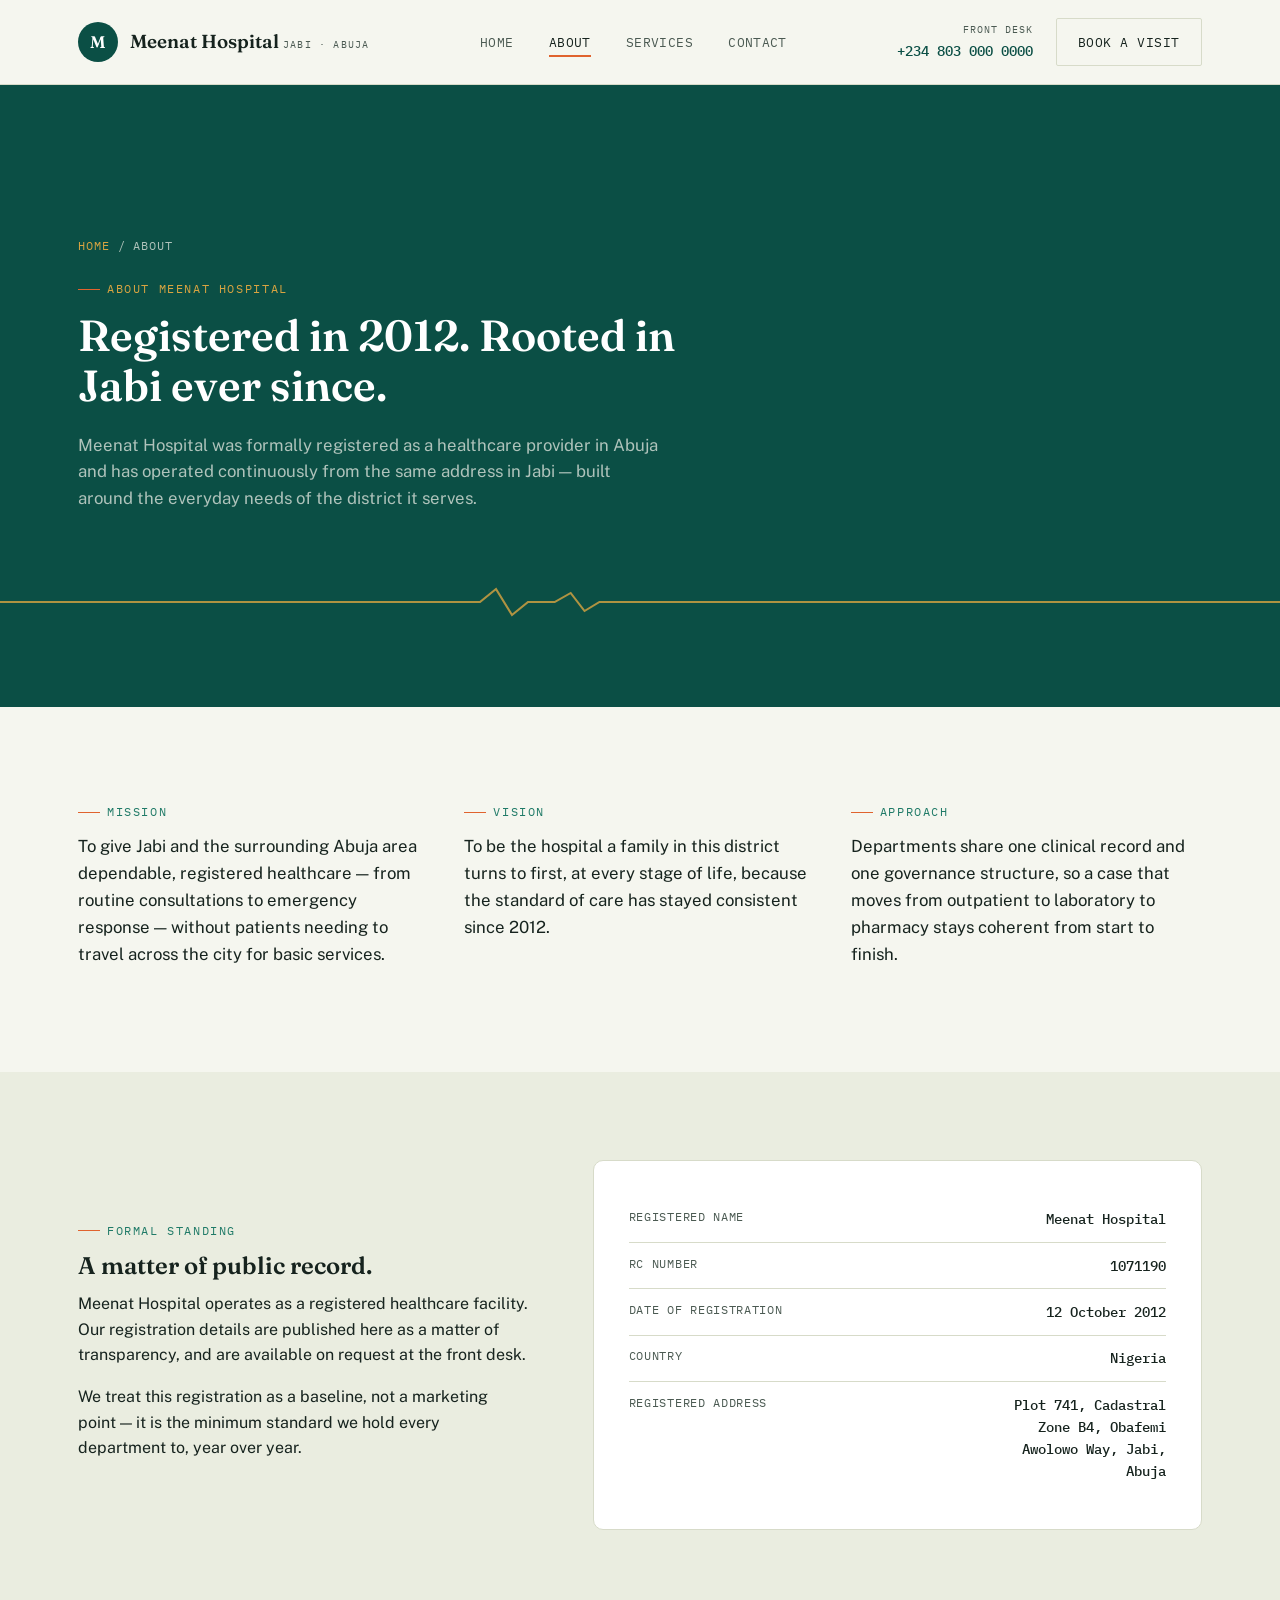
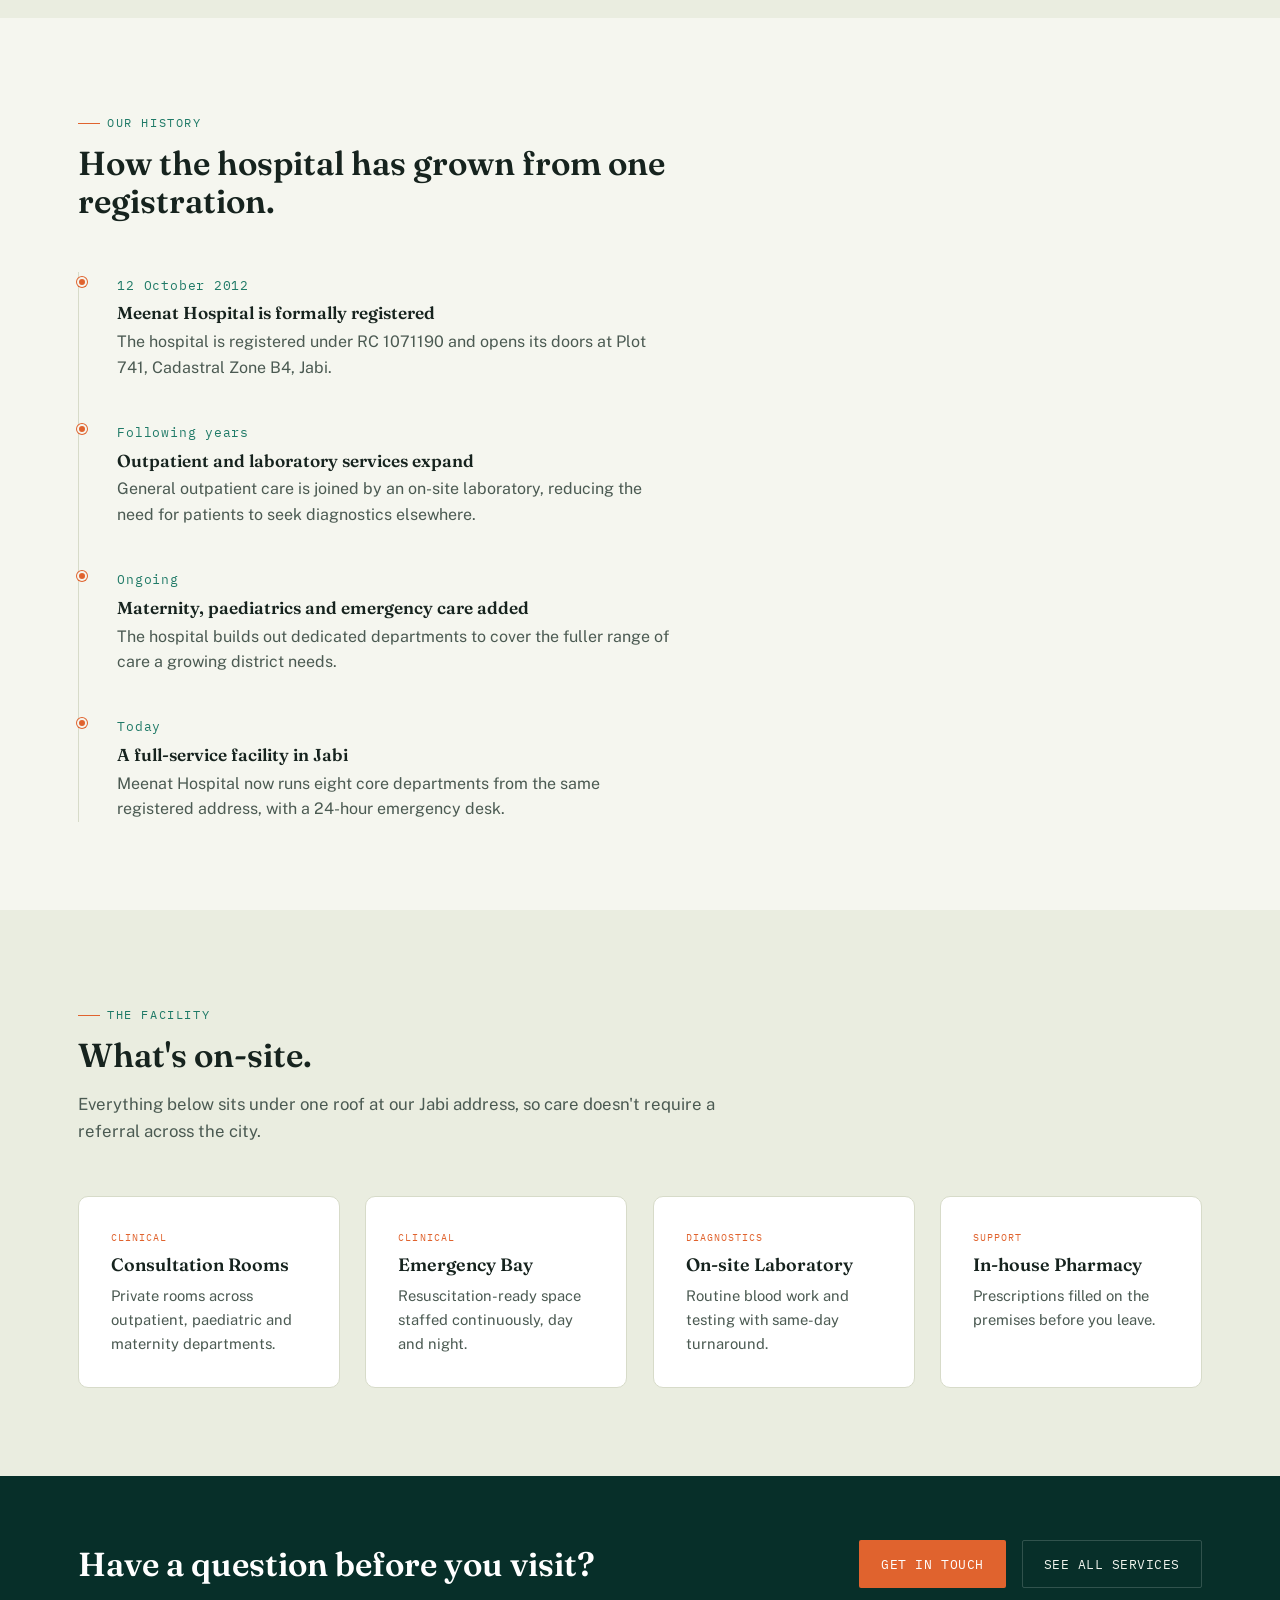
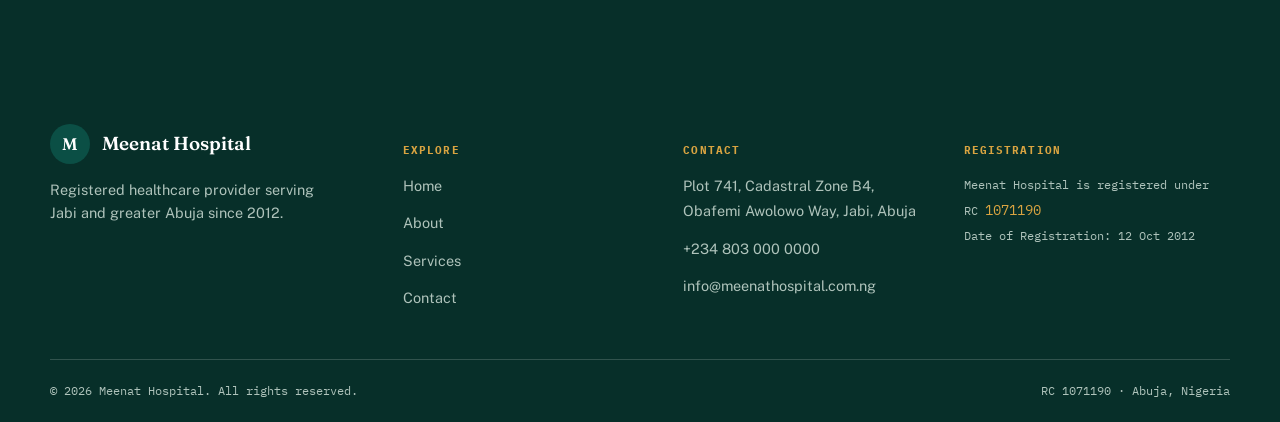
==== about.html @ 217bd92e "Add files via upload" ====
<!DOCTYPE html>
<html lang="en">
<head>
<meta charset="UTF-8">
<meta name="viewport" content="width=device-width, initial-scale=1.0">
<title>About Meenat Hospital — Registered Since 2012</title>
<meta name="description" content="Meenat Hospital (RC 1071190) has served Jabi, Abuja since its registration on 12 October 2012. Learn about our mission, values and facility.">
<link rel="preconnect" href="https://fonts.googleapis.com">
<link rel="preconnect" href="https://fonts.gstatic.com" crossorigin>
<link href="https://fonts.googleapis.com/css2?family=Fraunces:opsz,wght@9..144,500;9..144,600;9..144,700&family=Public+Sans:wght@400;500;600&family=IBM+Plex+Mono:wght@400;500&display=swap" rel="stylesheet">
<link rel="stylesheet" href="css/style.css">
</head>
<body>

<header class="site-header">
  <div class="container">
    <a href="index.html" class="brand">
      <span class="brand-mark">M</span>
      <span class="brand-text">
        <span class="brand-name">Meenat Hospital</span>
        <span class="brand-sub">Jabi · Abuja</span>
      </span>
    </a>
    <nav class="main-nav" id="main-nav">
      <ul>
        <li><a href="index.html">Home</a></li>
        <li><a href="about.html" aria-current="page">About</a></li>
        <li><a href="services.html">Services</a></li>
        <li><a href="contact.html">Contact</a></li>
      </ul>
    </nav>
    <div class="header-actions">
      <div class="header-phone">
        <span class="label">Front Desk</span>
        <span class="value">+234 803 000 0000</span>
      </div>
      <a href="contact.html" class="btn btn-outline light">Book a Visit</a>
      <button class="nav-toggle" aria-label="Toggle menu" aria-expanded="false" aria-controls="main-nav">
        <span></span><span></span><span></span>
      </button>
    </div>
  </div>
</header>

<section class="page-hero">
  <div class="container">
    <div class="breadcrumb"><a href="index.html">Home</a> / About</div>
    <span class="eyebrow on-deep">About Meenat Hospital</span>
    <h1>Registered in 2012. Rooted in Jabi ever since.</h1>
    <p>Meenat Hospital was formally registered as a healthcare provider in Abuja and has operated continuously from the same address in Jabi — built around the everyday needs of the district it serves.</p>
  </div>
  <div class="ecg-divider on-deep"><svg viewBox="0 0 1200 34" preserveAspectRatio="none"><path d="M0 17 H420 L450 17 L465 4 L480 30 L495 17 L520 17 L535 8 L548 26 L562 17 H1200" fill="none" stroke="currentColor" stroke-width="2"/></svg></div>
</section>

<!-- ============ MISSION / VISION / VALUES ============ -->
<section>
  <div class="container">
    <div class="grid grid-3" style="gap:2.2rem;">
      <div>
        <span class="eyebrow">Mission</span>
        <p style="font-size:1.05rem; color:var(--ink);">To give Jabi and the surrounding Abuja area dependable, registered healthcare — from routine consultations to emergency response — without patients needing to travel across the city for basic services.</p>
      </div>
      <div>
        <span class="eyebrow">Vision</span>
        <p style="font-size:1.05rem; color:var(--ink);">To be the hospital a family in this district turns to first, at every stage of life, because the standard of care has stayed consistent since 2012.</p>
      </div>
      <div>
        <span class="eyebrow">Approach</span>
        <p style="font-size:1.05rem; color:var(--ink);">Departments share one clinical record and one governance structure, so a case that moves from outpatient to laboratory to pharmacy stays coherent from start to finish.</p>
      </div>
    </div>
  </div>
</section>

<!-- ============ REGISTRATION PLAQUE ============ -->
<section class="section-alt">
  <div class="container split">
    <div class="split-content">
      <span class="eyebrow">Formal Standing</span>
      <h2>A matter of public record.</h2>
      <p>Meenat Hospital operates as a registered healthcare facility. Our registration details are published here as a matter of transparency, and are available on request at the front desk.</p>
      <p>We treat this registration as a baseline, not a marketing point — it is the minimum standard we hold every department to, year over year.</p>
    </div>
    <div class="split-visual">
      <div class="plaque">
        <div class="row"><span class="k">Registered Name</span><span class="v">Meenat Hospital</span></div>
        <div class="row"><span class="k">RC Number</span><span class="v">1071190</span></div>
        <div class="row"><span class="k">Date of Registration</span><span class="v">12 October 2012</span></div>
        <div class="row"><span class="k">Country</span><span class="v">Nigeria</span></div>
        <div class="row"><span class="k">Registered Address</span><span class="v" style="max-width:190px;">Plot 741, Cadastral Zone B4, Obafemi Awolowo Way, Jabi, Abuja</span></div>
      </div>
    </div>
  </div>
</section>

<!-- ============ TIMELINE ============ -->
<section>
  <div class="container">
    <div class="section-head">
      <span class="eyebrow">Our History</span>
      <h2>How the hospital has grown from one registration.</h2>
    </div>
    <div class="timeline">
      <div class="timeline-item">
        <span class="yr">12 October 2012</span>
        <h4>Meenat Hospital is formally registered</h4>
        <p>The hospital is registered under RC 1071190 and opens its doors at Plot 741, Cadastral Zone B4, Jabi.</p>
      </div>
      <div class="timeline-item">
        <span class="yr">Following years</span>
        <h4>Outpatient and laboratory services expand</h4>
        <p>General outpatient care is joined by an on-site laboratory, reducing the need for patients to seek diagnostics elsewhere.</p>
      </div>
      <div class="timeline-item">
        <span class="yr">Ongoing</span>
        <h4>Maternity, paediatrics and emergency care added</h4>
        <p>The hospital builds out dedicated departments to cover the fuller range of care a growing district needs.</p>
      </div>
      <div class="timeline-item">
        <span class="yr">Today</span>
        <h4>A full-service facility in Jabi</h4>
        <p>Meenat Hospital now runs eight core departments from the same registered address, with a 24-hour emergency desk.</p>
      </div>
    </div>
  </div>
</section>

<!-- ============ FACILITY FEATURES ============ -->
<section class="section-alt">
  <div class="container">
    <div class="section-head">
      <span class="eyebrow">The Facility</span>
      <h2>What's on-site.</h2>
      <p>Everything below sits under one roof at our Jabi address, so care doesn't require a referral across the city.</p>
    </div>
    <div class="grid grid-4">
      <div class="card">
        <span class="tag">Clinical</span>
        <h3>Consultation Rooms</h3>
        <p>Private rooms across outpatient, paediatric and maternity departments.</p>
      </div>
      <div class="card">
        <span class="tag">Clinical</span>
        <h3>Emergency Bay</h3>
        <p>Resuscitation-ready space staffed continuously, day and night.</p>
      </div>
      <div class="card">
        <span class="tag">Diagnostics</span>
        <h3>On-site Laboratory</h3>
        <p>Routine blood work and testing with same-day turnaround.</p>
      </div>
      <div class="card">
        <span class="tag">Support</span>
        <h3>In-house Pharmacy</h3>
        <p>Prescriptions filled on the premises before you leave.</p>
      </div>
    </div>
  </div>
</section>

<section class="cta-band" style="padding:0;">
  <div class="container">
    <h2>Have a question before you visit?</h2>
    <div class="cta-band-actions">
      <a href="contact.html" class="btn btn-primary">Get in Touch</a>
      <a href="services.html" class="btn btn-outline">See All Services</a>
    </div>
  </div>
</section>

<footer class="site-footer">
  <div class="container footer-top">
    <div class="footer-brand">
      <a href="index.html" class="brand"><span class="brand-mark">M</span><span class="brand-text"><span class="brand-name">Meenat Hospital</span></span></a>
      <p>Registered healthcare provider serving Jabi and greater Abuja since 2012.</p>
    </div>
    <div class="footer-col">
      <h5>Explore</h5>
      <ul>
        <li><a href="index.html">Home</a></li>
        <li><a href="about.html">About</a></li>
        <li><a href="services.html">Services</a></li>
        <li><a href="contact.html">Contact</a></li>
      </ul>
    </div>
    <div class="footer-col">
      <h5>Contact</h5>
      <ul>
        <li><span>Plot 741, Cadastral Zone B4,<br>Obafemi Awolowo Way, Jabi, Abuja</span></li>
        <li><a href="tel:+2348030000000">+234 803 000 0000</a></li>
        <li><a href="mailto:info@meenathospital.com.ng">info@meenathospital.com.ng</a></li>
      </ul>
    </div>
    <div class="footer-col">
      <h5>Registration</h5>
      <p class="footer-seal">Meenat Hospital is registered under<br>RC <span class="rc">1071190</span><br>Date of Registration: 12 Oct 2012</p>
    </div>
  </div>
  <div class="container footer-bottom">
    <span>© 2026 Meenat Hospital. All rights reserved.</span>
    <span>RC 1071190 · Abuja, Nigeria</span>
  </div>
</footer>

<script src="js/main.js"></script>
</body>
</html>
---- css/style.css ----
/* ============================================================
   MEENAT HOSPITAL — Design tokens
   Display: Fraunces / Body: Public Sans / Utility: IBM Plex Mono
   ============================================================ */

:root{
  --bg:            #F5F6EF;
  --bg-panel:      #FFFFFF;
  --bg-alt:        #EAEDE0;
  --bg-deep:       #0B4F45;
  --bg-deeper:     #072F29;

  --ink:           #16231E;
  --ink-soft:      #4B5A52;
  --ink-on-deep:   #EFF3EC;
  --ink-on-deep-soft: #AFC3BB;

  --primary:       #0B4F45;
  --primary-light: #1F7A67;
  --accent:        #E0632E;
  --accent-deep:   #B94A20;
  --gold:          #D9A441;

  --line:          #D7DBC9;
  --line-on-deep:  rgba(239,243,236,0.18);

  --font-display:  'Fraunces', Georgia, 'Times New Roman', serif;
  --font-body:     'Public Sans', -apple-system, BlinkMacSystemFont, 'Segoe UI', sans-serif;
  --font-mono:     'IBM Plex Mono', 'Courier New', monospace;

  --radius-sm: 4px;
  --radius-md: 10px;
  --container: 1180px;
}

*, *::before, *::after{ box-sizing:border-box; }
html{ scroll-behavior:smooth; }
body{
  margin:0;
  background:var(--bg);
  color:var(--ink);
  font-family:var(--font-body);
  font-size:16px;
  line-height:1.6;
  -webkit-font-smoothing:antialiased;
}
img{ max-width:100%; display:block; }
a{ color:inherit; text-decoration:none; }
ul{ margin:0; padding:0; list-style:none; }
h1,h2,h3,h4{ font-family:var(--font-display); margin:0 0 .5em; font-weight:600; line-height:1.15; color:var(--ink); }
p{ margin:0 0 1em; }
.container{ max-width:var(--container); margin:0 auto; padding:0 28px; }

:focus-visible{ outline:3px solid var(--accent); outline-offset:3px; }

@media (prefers-reduced-motion: reduce){
  *{ animation-duration:.001ms !important; animation-iteration-count:1 !important; transition-duration:.001ms !important; scroll-behavior:auto !important; }
}

/* -------------------- Eyebrow / mono labels -------------------- */
.eyebrow{
  font-family:var(--font-mono);
  font-size:.72rem;
  letter-spacing:.14em;
  text-transform:uppercase;
  color:var(--primary-light);
  display:inline-flex;
  align-items:center;
  gap:.6em;
  margin-bottom:1em;
}
.eyebrow::before{
  content:"";
  width:22px; height:1px;
  background:var(--accent);
  display:inline-block;
}
.eyebrow.on-deep{ color:var(--gold); }

/* -------------------- Buttons -------------------- */
.btn{
  display:inline-flex;
  align-items:center;
  gap:.6em;
  font-family:var(--font-mono);
  font-size:.82rem;
  letter-spacing:.04em;
  text-transform:uppercase;
  padding:.95em 1.6em;
  border-radius:2px;
  border:1px solid transparent;
  cursor:pointer;
  transition:transform .15s ease, background .15s ease, color .15s ease, border-color .15s ease;
}
.btn-primary{ background:var(--accent); color:#fff; }
.btn-primary:hover{ background:var(--accent-deep); transform:translateY(-1px); }
.btn-outline{ background:transparent; border-color:var(--line-on-deep); color:var(--ink-on-deep); }
.btn-outline:hover{ border-color:var(--gold); color:var(--gold); }
.btn-outline.light{ border-color:var(--line); color:var(--ink); }
.btn-outline.light:hover{ border-color:var(--primary); color:var(--primary); }

/* ============================================================
   HEADER
   ============================================================ */
.site-header{
  position:sticky; top:0; z-index:50;
  background:rgba(245,246,239,0.92);
  backdrop-filter:blur(8px);
  border-bottom:1px solid var(--line);
}
.site-header .container{
  display:flex; align-items:center; justify-content:space-between;
  height:84px;
}
.brand{ display:flex; align-items:center; gap:12px; }
.brand-mark{
  width:40px; height:40px; border-radius:50%;
  background:var(--primary);
  color:#fff;
  display:flex; align-items:center; justify-content:center;
  font-family:var(--font-display); font-weight:600; font-size:1.05rem;
  flex-shrink:0;
}
.brand-text{ line-height:1.1; }
.brand-name{ font-family:var(--font-display); font-weight:600; font-size:1.18rem; color:var(--ink); }
.brand-sub{ font-family:var(--font-mono); font-size:.63rem; letter-spacing:.12em; text-transform:uppercase; color:var(--ink-soft); }

.main-nav ul{ display:flex; gap:2.2rem; align-items:center; }
.main-nav a{
  font-family:var(--font-mono); font-size:.8rem; letter-spacing:.03em; text-transform:uppercase;
  color:var(--ink-soft);
  position:relative;
  padding:6px 0;
}
.main-nav a::after{
  content:""; position:absolute; left:0; bottom:0; height:2px; width:0;
  background:var(--accent); transition:width .2s ease;
}
.main-nav a:hover, .main-nav a[aria-current="page"]{ color:var(--ink); }
.main-nav a:hover::after, .main-nav a[aria-current="page"]::after{ width:100%; }

.header-actions{ display:flex; align-items:center; gap:1.4rem; }
.header-phone{ display:flex; flex-direction:column; text-align:right; }
.header-phone .label{ font-family:var(--font-mono); font-size:.63rem; letter-spacing:.1em; text-transform:uppercase; color:var(--ink-soft); }
.header-phone .value{ font-family:var(--font-mono); font-size:.9rem; color:var(--primary); font-weight:500; }

.nav-toggle{
  display:none; background:none; border:none; cursor:pointer;
  width:38px; height:38px; padding:8px; flex-direction:column; justify-content:space-between;
}
.nav-toggle span{ display:block; height:2px; background:var(--ink); border-radius:2px; }

@media (max-width: 900px){
  .main-nav{
    position:fixed; inset:84px 0 0 0; background:var(--bg);
    transform:translateX(100%); transition:transform .25s ease;
    overflow-y:auto; border-top:1px solid var(--line);
  }
  .main-nav.open{ transform:translateX(0); }
  .main-nav ul{ flex-direction:column; align-items:flex-start; gap:0; padding:24px 28px; }
  .main-nav li{ width:100%; border-bottom:1px solid var(--line); }
  .main-nav a{ display:block; padding:18px 0; font-size:.95rem; }
  .header-phone{ display:none; }
  .nav-toggle{ display:flex; }
}

/* ============================================================
   ECG DIVIDER — signature motif
   ============================================================ */
.ecg-divider{
  width:100%; height:34px; overflow:hidden;
  color:var(--accent);
}
.ecg-divider svg{ width:100%; height:100%; display:block; }
.ecg-divider.on-deep{ color:var(--gold); opacity:.8; }

/* ============================================================
   HERO
   ============================================================ */
.hero{
  background:var(--bg-deep);
  color:var(--ink-on-deep);
  position:relative;
  overflow:hidden;
}
.hero .container{
  display:grid; grid-template-columns:1.1fr .9fr; gap:64px; align-items:center;
  padding-top:88px; padding-bottom:72px;
}
.hero h1{
  color:#fff; font-size:clamp(2.3rem, 4vw, 3.4rem); letter-spacing:-.01em;
}
.hero h1 em{ color:var(--gold); font-style:normal; }
.hero-lede{ font-size:1.08rem; color:var(--ink-on-deep-soft); max-width:46ch; margin-bottom:2em;}
.hero-actions{ display:flex; gap:1rem; flex-wrap:wrap; margin-bottom:2.6em; }

.hero-meta{ display:flex; gap:2.4rem; flex-wrap:wrap; }
.hero-meta div{ font-family:var(--font-mono); }
.hero-meta .n{ font-size:1.5rem; color:#fff; display:block; }
.hero-meta .l{ font-size:.68rem; letter-spacing:.08em; text-transform:uppercase; color:var(--ink-on-deep-soft); }

/* Seal badge — signature element */
.seal{
  width:230px; height:230px;
  border:1px solid var(--line-on-deep);
  border-radius:50%;
  display:flex; align-items:center; justify-content:center;
  position:relative;
  margin-left:auto;
  flex-shrink:0;
}
.seal::before{
  content:"";
  position:absolute; inset:12px;
  border:1px dashed rgba(217,164,65,0.55);
  border-radius:50%;
}
.seal-inner{
  text-align:center; font-family:var(--font-mono); color:var(--gold);
  padding:0 22px;
}
.seal-inner .top{ font-size:.6rem; letter-spacing:.14em; text-transform:uppercase; display:block; margin-bottom:.6em; color:var(--ink-on-deep-soft); }
.seal-inner .rc{ font-size:1.3rem; color:#fff; display:block; letter-spacing:.02em; margin-bottom:.5em; }
.seal-inner .date{ font-size:.68rem; letter-spacing:.06em; display:block; color:var(--ink-on-deep-soft); }
.seal-inner .rule{ width:34px; height:1px; background:var(--gold); margin:.6em auto; opacity:.6; }

.hero-illustration{ position:relative; }

@media (max-width:960px){
  .hero .container{ grid-template-columns:1fr; padding-top:56px; padding-bottom:48px; gap:40px; }
  .seal{ margin:0 auto; width:190px; height:190px; }
  .hero-meta{ gap:1.6rem; }
}

/* Page hero (interior pages, shorter) */
.page-hero{
  background:var(--bg-deep); color:var(--ink-on-deep);
}
.page-hero .container{ padding:64px 28px 56px; }
.page-hero h1{ color:#fff; font-size:clamp(2rem,3.4vw,2.8rem); max-width:22ch; }
.page-hero p{ color:var(--ink-on-deep-soft); max-width:58ch; font-size:1.05rem; }
.breadcrumb{ font-family:var(--font-mono); font-size:.72rem; letter-spacing:.08em; text-transform:uppercase; color:var(--ink-on-deep-soft); margin-bottom:1.4em; }
.breadcrumb a{ color:var(--gold); }
.breadcrumb a:hover{ text-decoration:underline; }

/* ============================================================
   SECTIONS — general
   ============================================================ */
section{ padding:88px 0; }
.section-alt{ background:var(--bg-alt); }
.section-head{ max-width:640px; margin-bottom:3.2rem; }
.section-head h2{ font-size:clamp(1.7rem,2.6vw,2.3rem); }
.section-head p{ color:var(--ink-soft); font-size:1.05rem; }
.section-head.center{ margin-left:auto; margin-right:auto; text-align:center; }

@media (max-width:700px){
  section{ padding:56px 0; }
}

/* -------------------- Stat / quick-service strip -------------------- */
.strip{
  display:grid; grid-template-columns:repeat(4,1fr); gap:1px;
  background:var(--line); border:1px solid var(--line);
}
.strip-item{
  background:var(--bg-panel); padding:2rem 1.6rem;
}
.strip-item .ic{ width:34px; height:34px; color:var(--accent); margin-bottom:1em; }
.strip-item h4{ font-size:1.02rem; margin-bottom:.35em; }
.strip-item p{ font-size:.88rem; color:var(--ink-soft); margin:0; }
@media (max-width:900px){ .strip{ grid-template-columns:repeat(2,1fr); } }
@media (max-width:520px){ .strip{ grid-template-columns:1fr; } }

/* -------------------- About preview / split -------------------- */
.split{ display:grid; grid-template-columns:.85fr 1.15fr; gap:64px; align-items:center; }
.split.reverse{ grid-template-columns:1.15fr .85fr; }
.split.reverse .split-visual{ order:2; }
@media (max-width:900px){
  .split, .split.reverse{ grid-template-columns:1fr; gap:40px; }
  .split.reverse .split-visual{ order:0; }
}

.plaque{
  background:var(--bg-panel); border:1px solid var(--line); border-radius:var(--radius-md);
  padding:2.2rem; position:relative;
}
.plaque .row{ display:flex; justify-content:space-between; padding:.85em 0; border-bottom:1px solid var(--line); font-family:var(--font-mono); font-size:.86rem; }
.plaque .row:last-child{ border-bottom:none; }
.plaque .row .k{ color:var(--ink-soft); text-transform:uppercase; letter-spacing:.06em; font-size:.72rem; }
.plaque .row .v{ color:var(--ink); font-weight:500; text-align:right; }

/* -------------------- Cards: services / values -------------------- */
.grid{ display:grid; gap:1.6rem; }
.grid-3{ grid-template-columns:repeat(3,1fr); }
.grid-4{ grid-template-columns:repeat(4,1fr); }
@media (max-width:900px){ .grid-3,.grid-4{ grid-template-columns:repeat(2,1fr); } }
@media (max-width:560px){ .grid-3,.grid-4{ grid-template-columns:1fr; } }

.card{
  background:var(--bg-panel); border:1px solid var(--line); border-radius:var(--radius-md);
  padding:2rem; transition:border-color .2s ease, transform .2s ease;
}
.card:hover{ border-color:var(--primary-light); transform:translateY(-3px); }
.card .ic{ width:38px; height:38px; color:var(--primary); margin-bottom:1.1em; }
.card h3{ font-size:1.12rem; margin-bottom:.5em; }
.card p{ color:var(--ink-soft); font-size:.92rem; margin:0; }
.card .tag{ font-family:var(--font-mono); font-size:.65rem; letter-spacing:.1em; text-transform:uppercase; color:var(--accent); display:block; margin-bottom:.9em; }

/* -------------------- Timeline (about) -------------------- */
.timeline{ border-left:1px solid var(--line); padding-left:2.4rem; display:flex; flex-direction:column; gap:2.4rem; }
.timeline-item{ position:relative; }
.timeline-item::before{
  content:""; position:absolute; left:-2.55rem; top:.3rem;
  width:10px; height:10px; border-radius:50%; background:var(--accent); border:2px solid var(--bg);
  box-shadow:0 0 0 1px var(--accent);
}
.timeline-item .yr{ font-family:var(--font-mono); font-size:.8rem; color:var(--primary-light); letter-spacing:.06em; }
.timeline-item h4{ margin:.35em 0 .35em; font-size:1.08rem; }
.timeline-item p{ color:var(--ink-soft); margin:0; max-width:56ch; }

/* -------------------- Values grid -------------------- */
.value{ display:flex; gap:1.2rem; }
.value .num{ font-family:var(--font-mono); font-size:.85rem; color:var(--accent); flex-shrink:0; padding-top:.2em; }
.value h4{ font-size:1.02rem; margin-bottom:.35em; }
.value p{ color:var(--ink-soft); font-size:.92rem; margin:0; }

/* -------------------- CTA band -------------------- */
.cta-band{
  background:var(--bg-deeper); color:var(--ink-on-deep);
}
.cta-band .container{ padding:64px 28px; display:flex; align-items:center; justify-content:space-between; gap:2rem; flex-wrap:wrap; }
.cta-band h2{ color:#fff; font-size:clamp(1.5rem,2.6vw,2.1rem); margin:0; max-width:26ch; }
.cta-band-actions{ display:flex; gap:1rem; flex-wrap:wrap; }

/* ============================================================
   CONTACT PAGE
   ============================================================ */
.contact-grid{ display:grid; grid-template-columns:.9fr 1.1fr; gap:64px; }
@media (max-width:900px){ .contact-grid{ grid-template-columns:1fr; } }

.info-list{ display:flex; flex-direction:column; gap:1.8rem; }
.info-item{ display:flex; gap:1.1rem; }
.info-item .ic{ width:26px; height:26px; color:var(--accent); flex-shrink:0; margin-top:.15em; }
.info-item .k{ font-family:var(--font-mono); font-size:.68rem; letter-spacing:.1em; text-transform:uppercase; color:var(--ink-soft); margin-bottom:.3em; display:block; }
.info-item .v{ font-size:1.02rem; }
.info-item .v small{ display:block; color:var(--ink-soft); font-size:.82rem; margin-top:.2em; }

.map-frame{
  border:1px solid var(--line); border-radius:var(--radius-md); overflow:hidden;
  height:280px; margin-top:2rem;
}
.map-frame iframe{ width:100%; height:100%; border:0; filter:grayscale(0.15) contrast(1.02); }

.form-panel{ background:var(--bg-panel); border:1px solid var(--line); border-radius:var(--radius-md); padding:2.4rem; }
.form-row{ display:grid; grid-template-columns:1fr 1fr; gap:1.2rem; }
@media (max-width:520px){ .form-row{ grid-template-columns:1fr; } }
.field{ margin-bottom:1.3rem; }
.field label{ display:block; font-family:var(--font-mono); font-size:.7rem; letter-spacing:.08em; text-transform:uppercase; color:var(--ink-soft); margin-bottom:.55em; }
.field input, .field select, .field textarea{
  width:100%; padding:.85em 1em; border:1px solid var(--line); border-radius:4px;
  background:var(--bg); font-family:var(--font-body); font-size:.95rem; color:var(--ink);
}
.field textarea{ resize:vertical; min-height:120px; }
.field input:focus, .field select:focus, .field textarea:focus{ outline:none; border-color:var(--primary); background:#fff; }
.form-note{ font-size:.82rem; color:var(--ink-soft); margin-top:1rem; }

.hours-table{ width:100%; border-collapse:collapse; margin-top:.5rem; }
.hours-table tr{ border-bottom:1px solid var(--line); }
.hours-table tr:last-child{ border-bottom:none; }
.hours-table td{ padding:.7em 0; font-size:.92rem; }
.hours-table td:first-child{ color:var(--ink-soft); font-family:var(--font-mono); font-size:.78rem; text-transform:uppercase; letter-spacing:.05em; }
.hours-table td:last-child{ text-align:right; font-weight:500; }
.hours-table tr.now td{ color:var(--primary); font-weight:600; }

/* ============================================================
   FOOTER
   ============================================================ */
.site-footer{ background:var(--bg-deeper); color:var(--ink-on-deep-soft); }
.footer-top{ padding:72px 0 48px; display:grid; grid-template-columns:1.3fr 1fr 1fr 1.1fr; gap:2.4rem; }
@media (max-width:900px){ .footer-top{ grid-template-columns:1fr 1fr; } }
@media (max-width:560px){ .footer-top{ grid-template-columns:1fr; } }
.footer-brand .brand-name{ color:#fff; }
.footer-brand p{ max-width:32ch; margin-top:1em; font-size:.9rem; }
.footer-col h5{ font-family:var(--font-mono); font-size:.68rem; letter-spacing:.1em; text-transform:uppercase; color:var(--gold); margin-bottom:1.2em; }
.footer-col ul{ display:flex; flex-direction:column; gap:.75em; }
.footer-col a, .footer-col span{ font-size:.9rem; }
.footer-col a:hover{ color:#fff; }
.footer-seal{ font-family:var(--font-mono); font-size:.78rem; line-height:1.9; }
.footer-seal .rc{ color:var(--gold); }
.footer-bottom{
  border-top:1px solid var(--line-on-deep); padding:22px 0; font-family:var(--font-mono); font-size:.72rem;
  display:flex; justify-content:space-between; flex-wrap:wrap; gap:.8rem; color:var(--ink-on-deep-soft);
}

/* -------------------- Utility -------------------- */
.center{ text-align:center; }
.mt-0{ margin-top:0; }
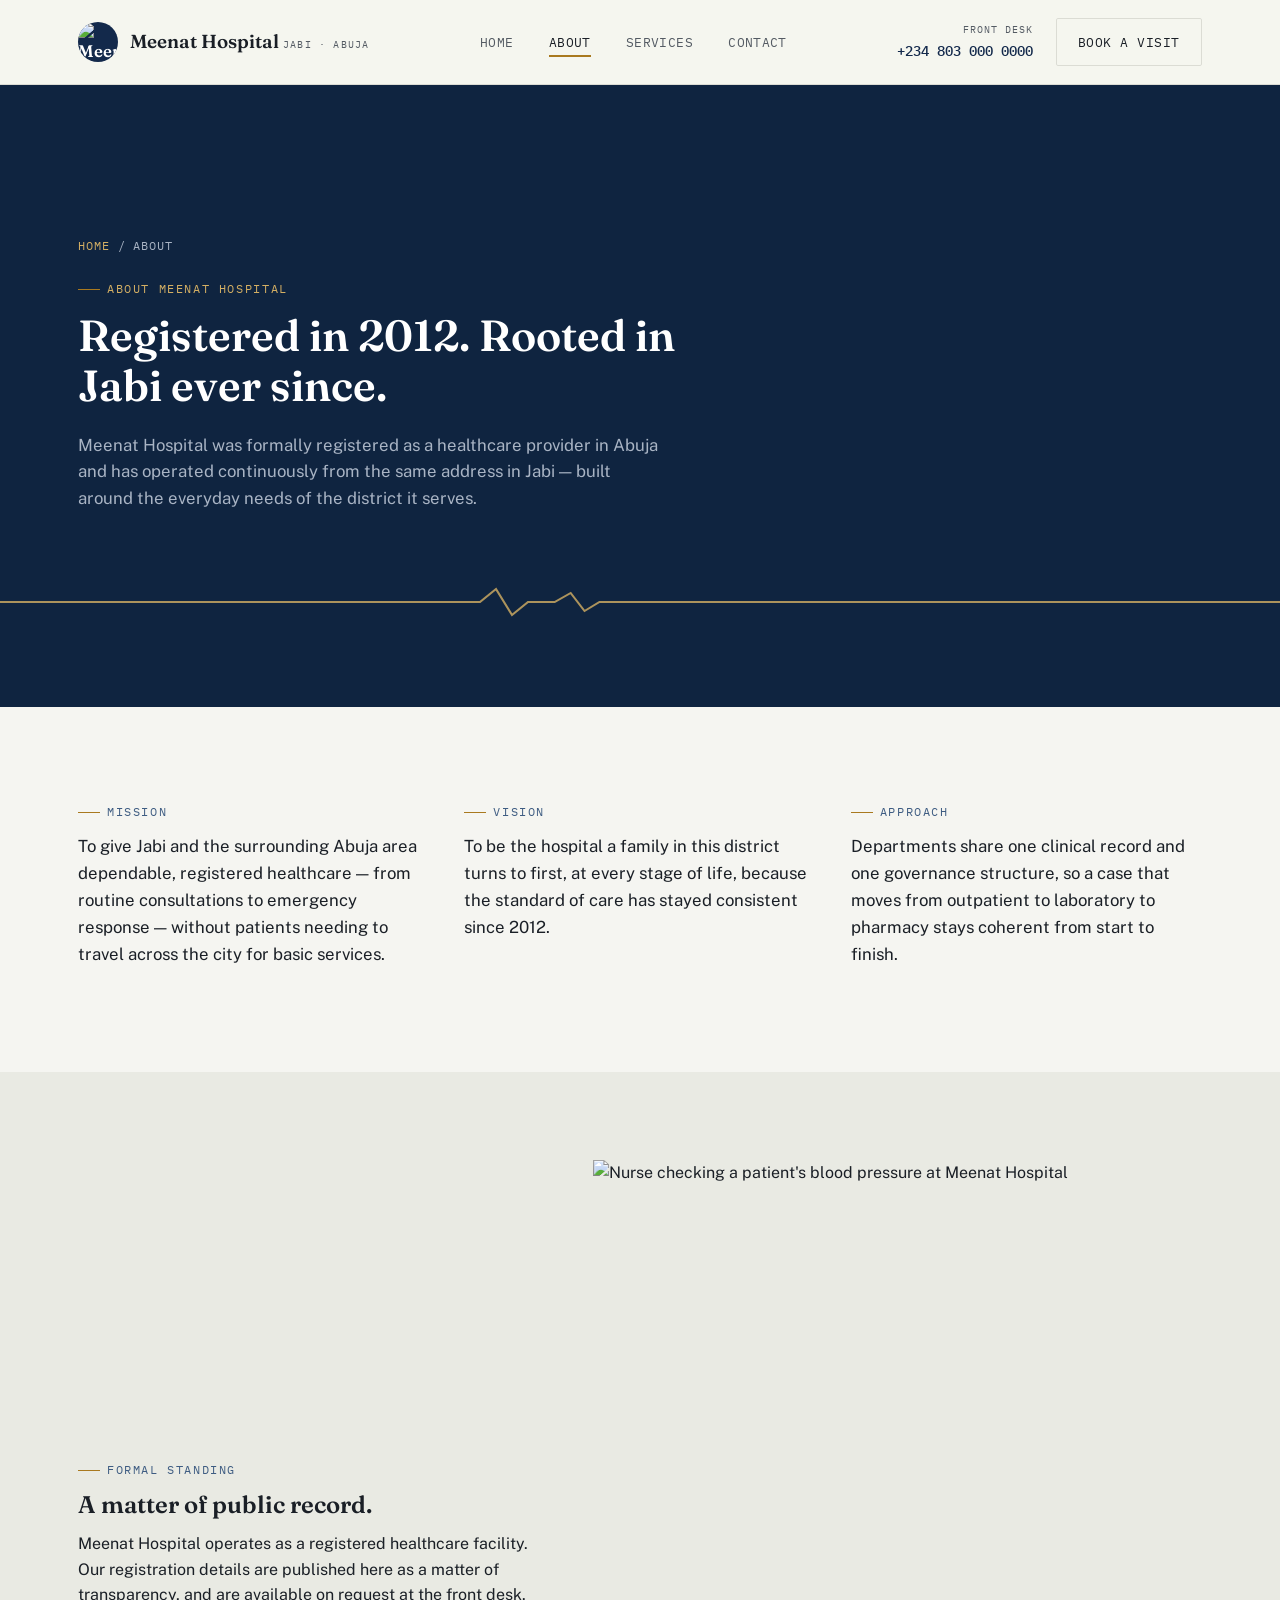
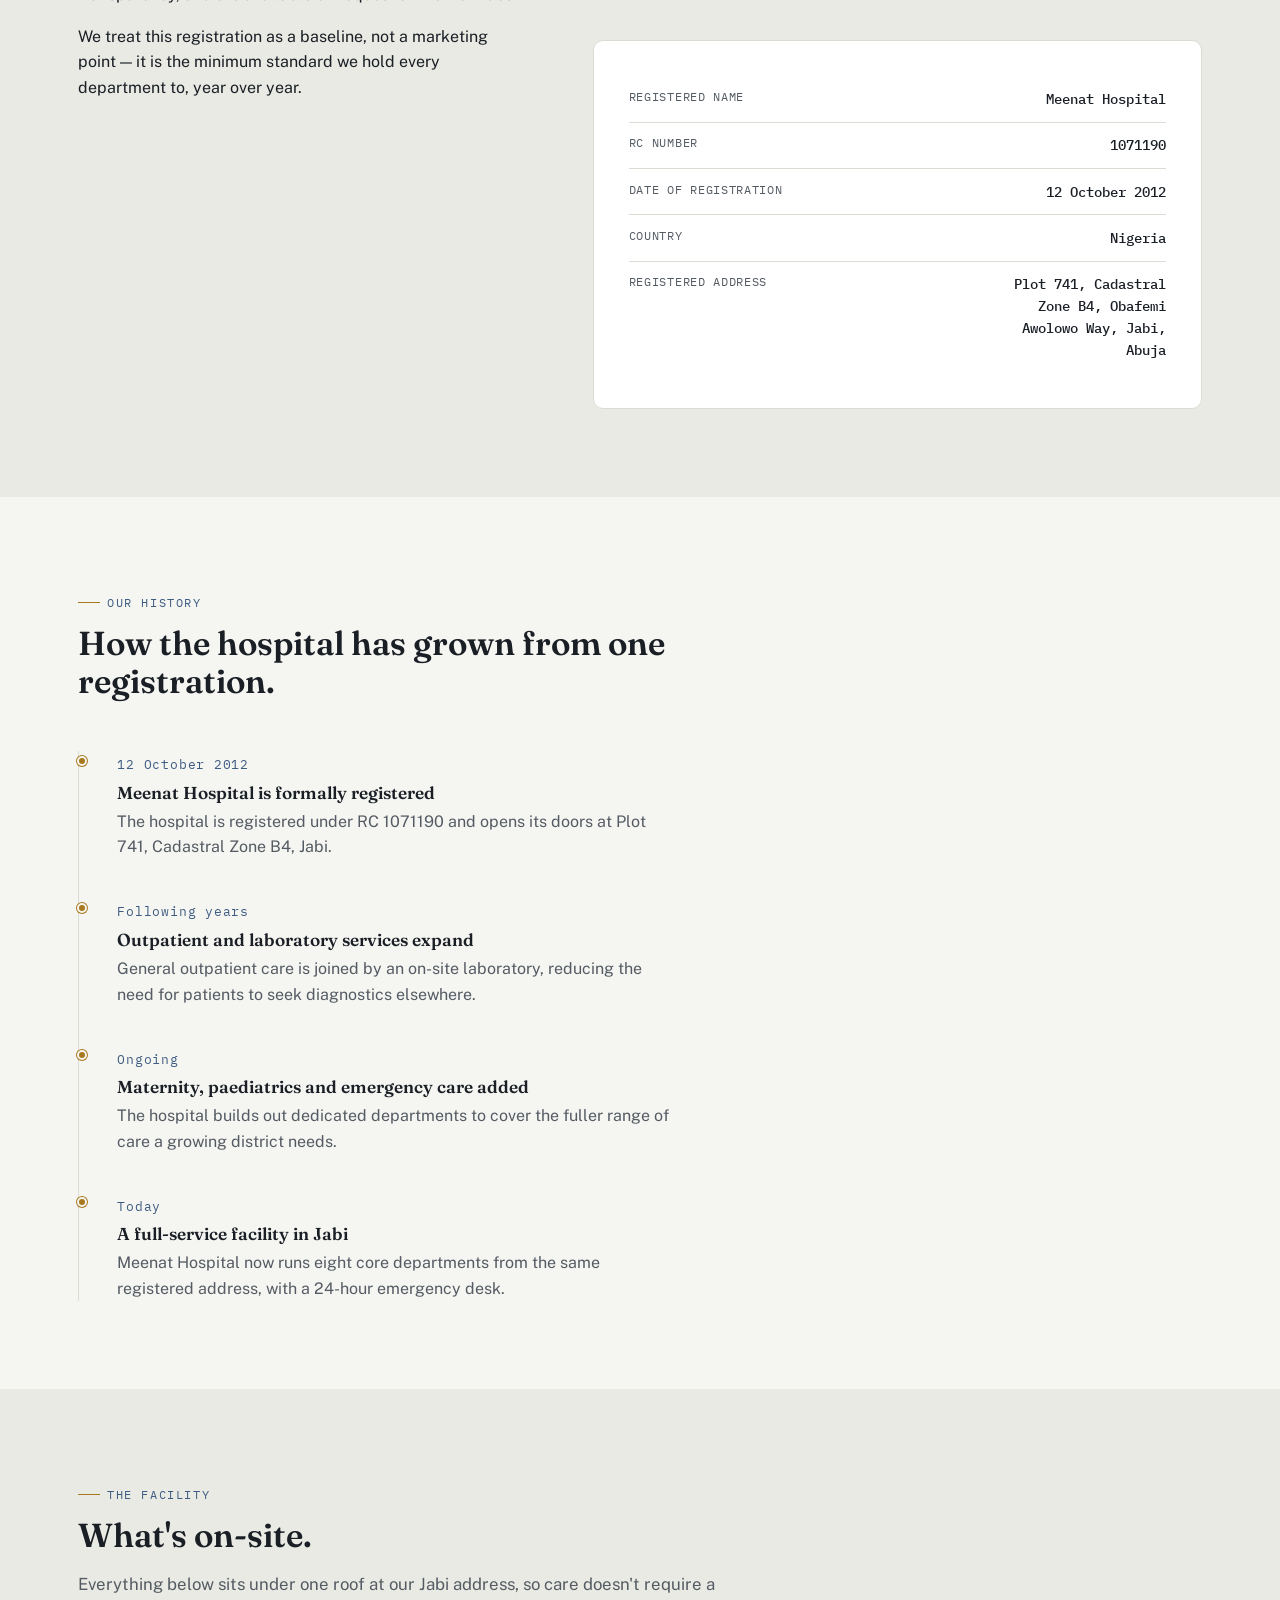
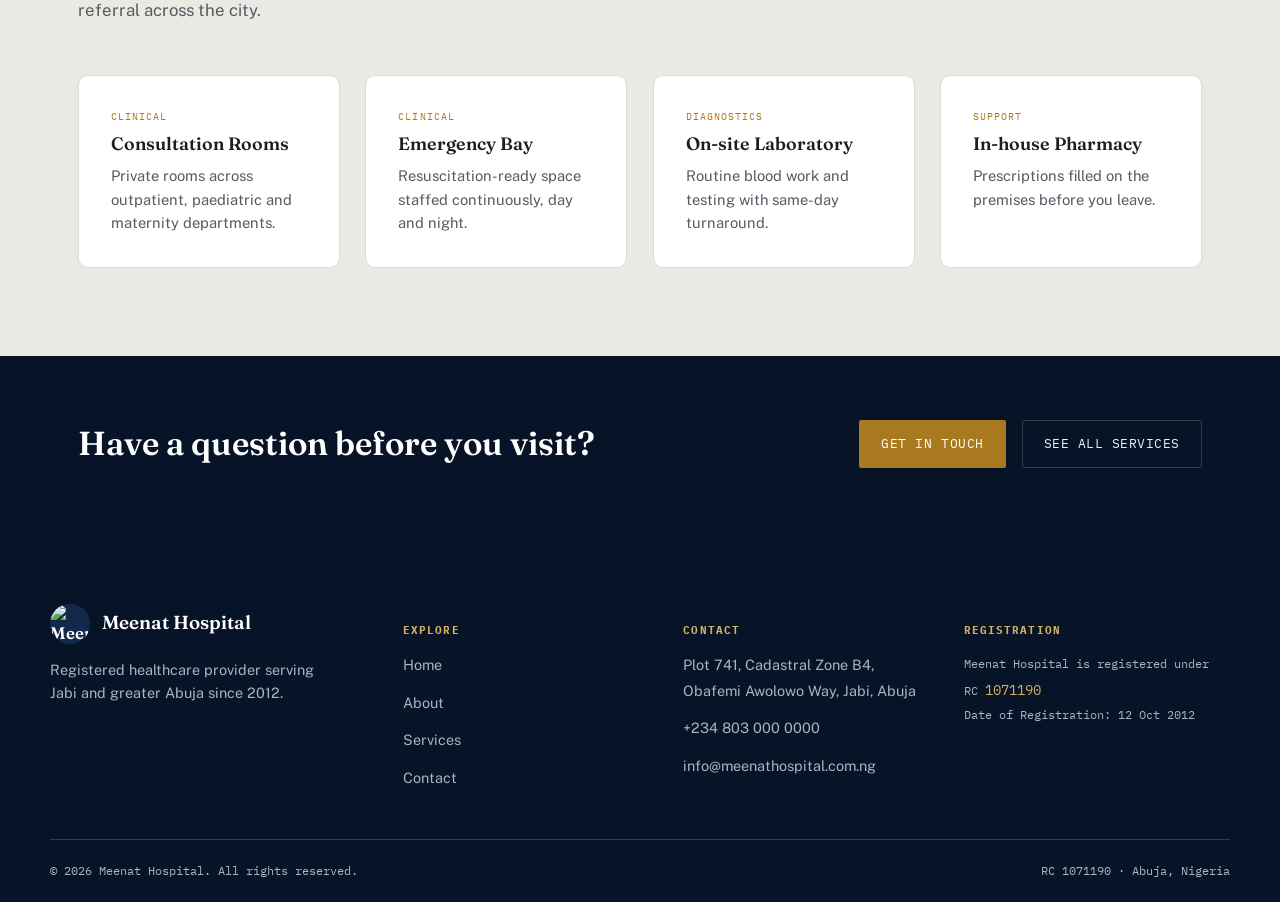
==== commit bda047a5: "new" ====
--- a/about.html
+++ b/about.html
@@ -8,6 +8,7 @@
 <link rel="preconnect" href="https://fonts.googleapis.com">
 <link rel="preconnect" href="https://fonts.gstatic.com" crossorigin>
 <link href="https://fonts.googleapis.com/css2?family=Fraunces:opsz,wght@9..144,500;9..144,600;9..144,700&family=Public+Sans:wght@400;500;600&family=IBM+Plex+Mono:wght@400;500&display=swap" rel="stylesheet">
+<link rel="icon" type="image/svg+xml" href="assets/favicon.svg">
 <link rel="stylesheet" href="css/style.css">
 </head>
 <body>
@@ -15,7 +16,7 @@
 <header class="site-header">
   <div class="container">
     <a href="index.html" class="brand">
-      <span class="brand-mark">M</span>
+      <img src="assets/logo-mark.svg" alt="Meenat Hospital emblem" class="brand-mark">
       <span class="brand-text">
         <span class="brand-name">Meenat Hospital</span>
         <span class="brand-sub">Jabi · Abuja</span>
@@ -82,6 +83,9 @@
       <p>We treat this registration as a baseline, not a marketing point — it is the minimum standard we hold every department to, year over year.</p>
     </div>
     <div class="split-visual">
+      <div class="photo-frame" style="aspect-ratio:4/3; margin-bottom:1.4rem;">
+        <img src="assets/images/bp-check-close.jpg" alt="Nurse checking a patient's blood pressure at Meenat Hospital">
+      </div>
       <div class="plaque">
         <div class="row"><span class="k">Registered Name</span><span class="v">Meenat Hospital</span></div>
         <div class="row"><span class="k">RC Number</span><span class="v">1071190</span></div>
@@ -171,7 +175,7 @@
 <footer class="site-footer">
   <div class="container footer-top">
     <div class="footer-brand">
-      <a href="index.html" class="brand"><span class="brand-mark">M</span><span class="brand-text"><span class="brand-name">Meenat Hospital</span></span></a>
+      <a href="index.html" class="brand"><img src="assets/logo-mark.svg" alt="Meenat Hospital emblem" class="brand-mark"><span class="brand-text"><span class="brand-name">Meenat Hospital</span></span></a>
       <p>Registered healthcare provider serving Jabi and greater Abuja since 2012.</p>
     </div>
     <div class="footer-col">
--- a/css/style.css
+++ b/css/style.css
@@ -4,25 +4,25 @@
    ============================================================ */
 
 :root{
-  --bg:            #F5F6EF;
+  --bg:            #F5F5F1;
   --bg-panel:      #FFFFFF;
-  --bg-alt:        #EAEDE0;
-  --bg-deep:       #0B4F45;
-  --bg-deeper:     #072F29;
-
-  --ink:           #16231E;
-  --ink-soft:      #4B5A52;
-  --ink-on-deep:   #EFF3EC;
-  --ink-on-deep-soft: #AFC3BB;
-
-  --primary:       #0B4F45;
-  --primary-light: #1F7A67;
-  --accent:        #E0632E;
-  --accent-deep:   #B94A20;
-  --gold:          #D9A441;
-
-  --line:          #D7DBC9;
-  --line-on-deep:  rgba(239,243,236,0.18);
+  --bg-alt:        #E9EAE3;
+  --bg-deep:       #0F2440;
+  --bg-deeper:     #071427;
+
+  --ink:           #1A1F26;
+  --ink-soft:      #545B63;
+  --ink-on-deep:   #F0F1EC;
+  --ink-on-deep-soft: #A9B4C4;
+
+  --primary:       #13294B;
+  --primary-light: #3E5C82;
+  --accent:        #A9791F;
+  --accent-deep:   #8B611A;
+  --gold:          #D4AF63;
+
+  --line:          #DBDCD4;
+  --line-on-deep:  rgba(240,241,236,0.18);
 
   --font-display:  'Fraunces', Georgia, 'Times New Roman', serif;
   --font-body:     'Public Sans', -apple-system, BlinkMacSystemFont, 'Segoe UI', sans-serif;
@@ -212,7 +212,7 @@
 .seal::before{
   content:"";
   position:absolute; inset:12px;
-  border:1px dashed rgba(217,164,65,0.55);
+  border:1px dashed rgba(212,175,99,0.55);
   border-radius:50%;
 }
 .seal-inner{
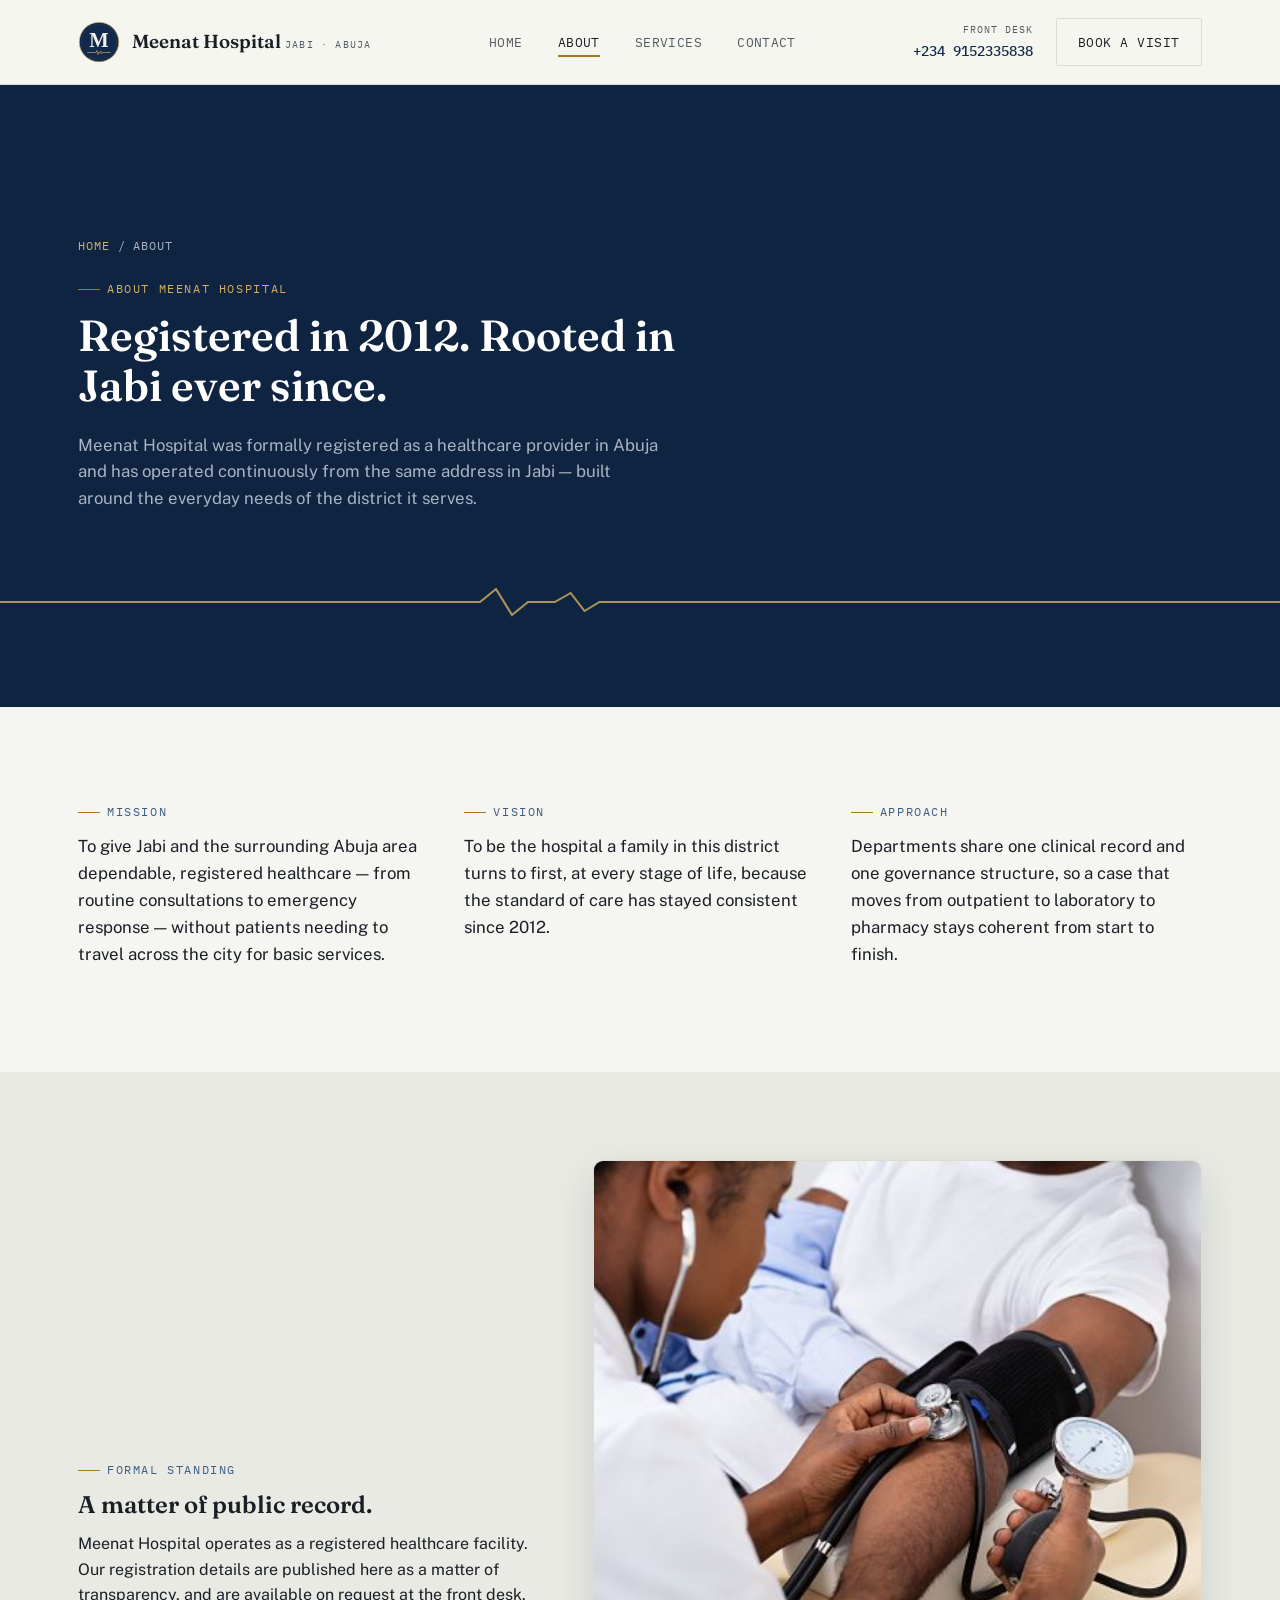
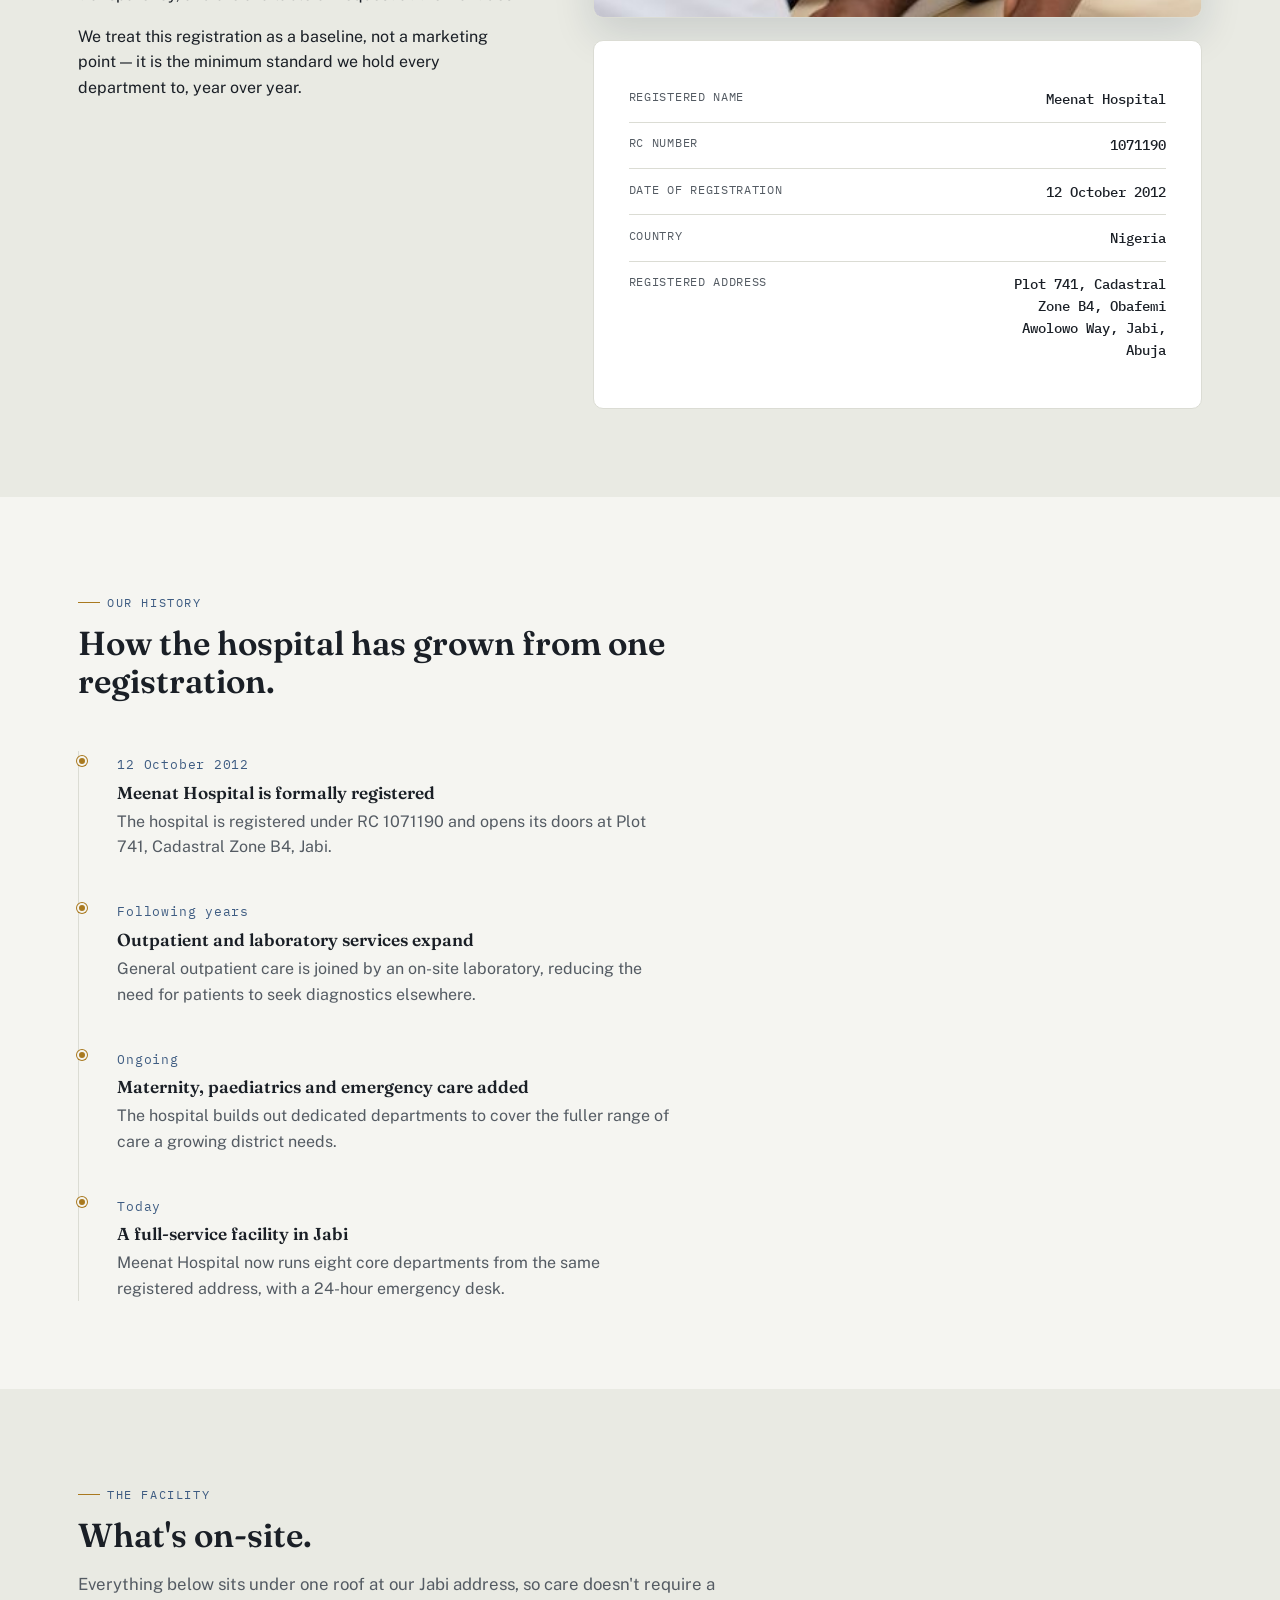
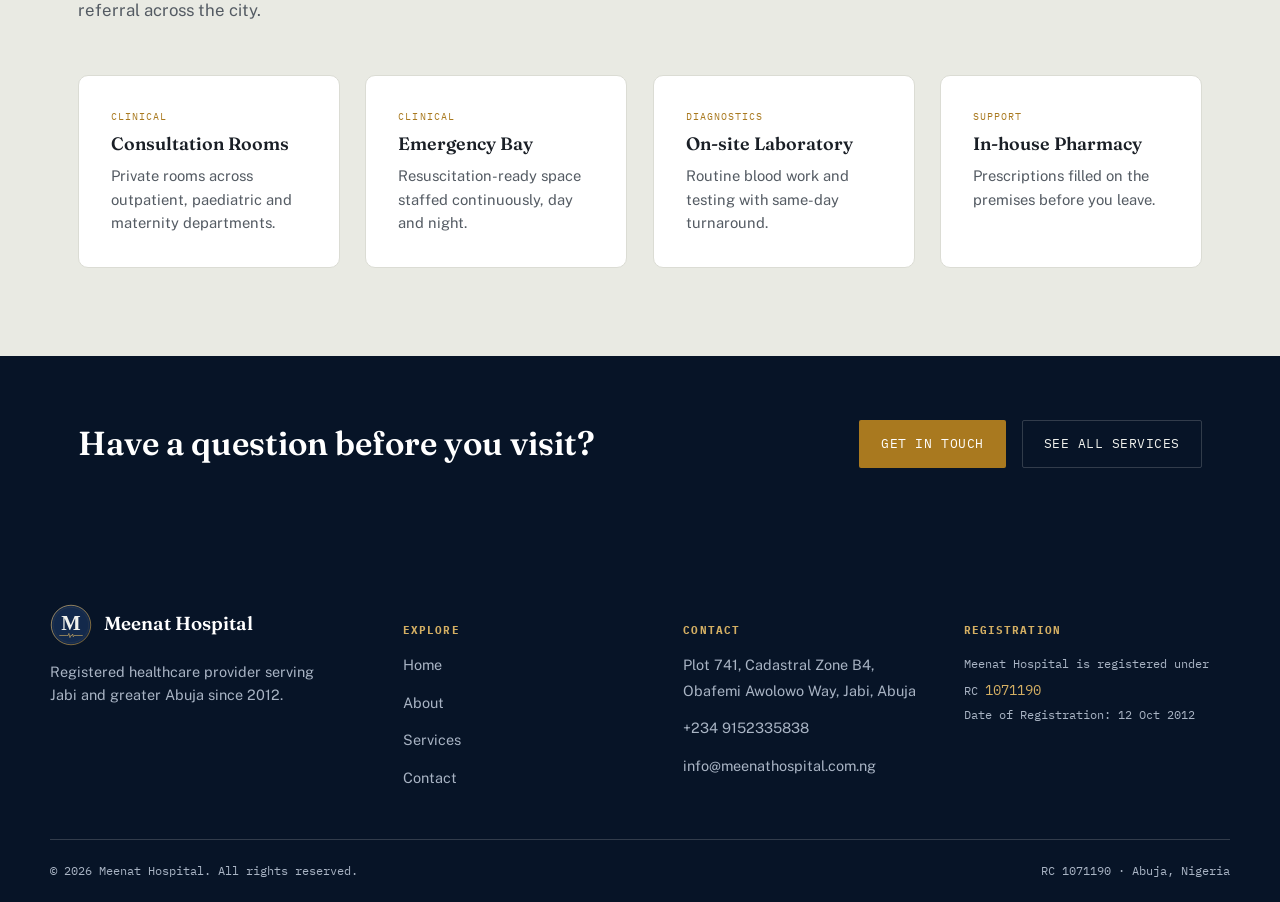
==== commit 9c0bdd8f: "Update contact phone number in about.htmlnew" ====
--- a/about.html
+++ b/about.html
@@ -33,7 +33,7 @@
     <div class="header-actions">
       <div class="header-phone">
         <span class="label">Front Desk</span>
-        <span class="value">+234 803 000 0000</span>
+        <span class="value">+234 9152335838</span>
       </div>
       <a href="contact.html" class="btn btn-outline light">Book a Visit</a>
       <button class="nav-toggle" aria-label="Toggle menu" aria-expanded="false" aria-controls="main-nav">
@@ -191,7 +191,7 @@
       <h5>Contact</h5>
       <ul>
         <li><span>Plot 741, Cadastral Zone B4,<br>Obafemi Awolowo Way, Jabi, Abuja</span></li>
-        <li><a href="tel:+2348030000000">+234 803 000 0000</a></li>
+        <li><a href="tel:+234 9152335838">+234 9152335838</a></li>
         <li><a href="mailto:info@meenathospital.com.ng">info@meenathospital.com.ng</a></li>
       </ul>
     </div>
--- a/css/style.css
+++ b/css/style.css
@@ -114,11 +114,8 @@
 }
 .brand{ display:flex; align-items:center; gap:12px; }
 .brand-mark{
-  width:40px; height:40px; border-radius:50%;
-  background:var(--primary);
-  color:#fff;
-  display:flex; align-items:center; justify-content:center;
-  font-family:var(--font-display); font-weight:600; font-size:1.05rem;
+  width:42px; height:42px; border-radius:50%;
+  display:block;
   flex-shrink:0;
 }
 .brand-text{ line-height:1.1; }
@@ -226,8 +223,35 @@
 
 .hero-illustration{ position:relative; }
 
+/* Hero photo frame with overlapping registration seal */
+.hero-photo-frame{
+  width:100%; max-width:360px; margin-left:auto;
+  aspect-ratio:4/5; overflow:hidden;
+  border-radius:var(--radius-md);
+  border:1px solid var(--line-on-deep);
+  box-shadow:0 24px 60px rgba(0,0,0,.4);
+  position:relative;
+}
+.hero-photo-frame img{ width:100%; height:100%; object-fit:cover; display:block; }
+.hero-illustration .seal{
+  position:absolute; right:-34px; bottom:-34px;
+  background:var(--bg-deep);
+  box-shadow:0 14px 34px rgba(0,0,0,.45);
+}
+
+/* Generic photo frame used on interior pages */
+.photo-frame{
+  border-radius:var(--radius-md);
+  overflow:hidden;
+  border:1px solid var(--line);
+  box-shadow:0 16px 40px rgba(15,36,64,.14);
+}
+.photo-frame img{ width:100%; height:100%; object-fit:cover; display:block; }
+
 @media (max-width:960px){
   .hero .container{ grid-template-columns:1fr; padding-top:56px; padding-bottom:48px; gap:40px; }
+  .hero-photo-frame{ max-width:280px; margin:0 auto; }
+  .hero-illustration .seal{ width:170px; height:170px; right:-16px; bottom:-40px; }
   .seal{ margin:0 auto; width:190px; height:190px; }
   .hero-meta{ gap:1.6rem; }
 }
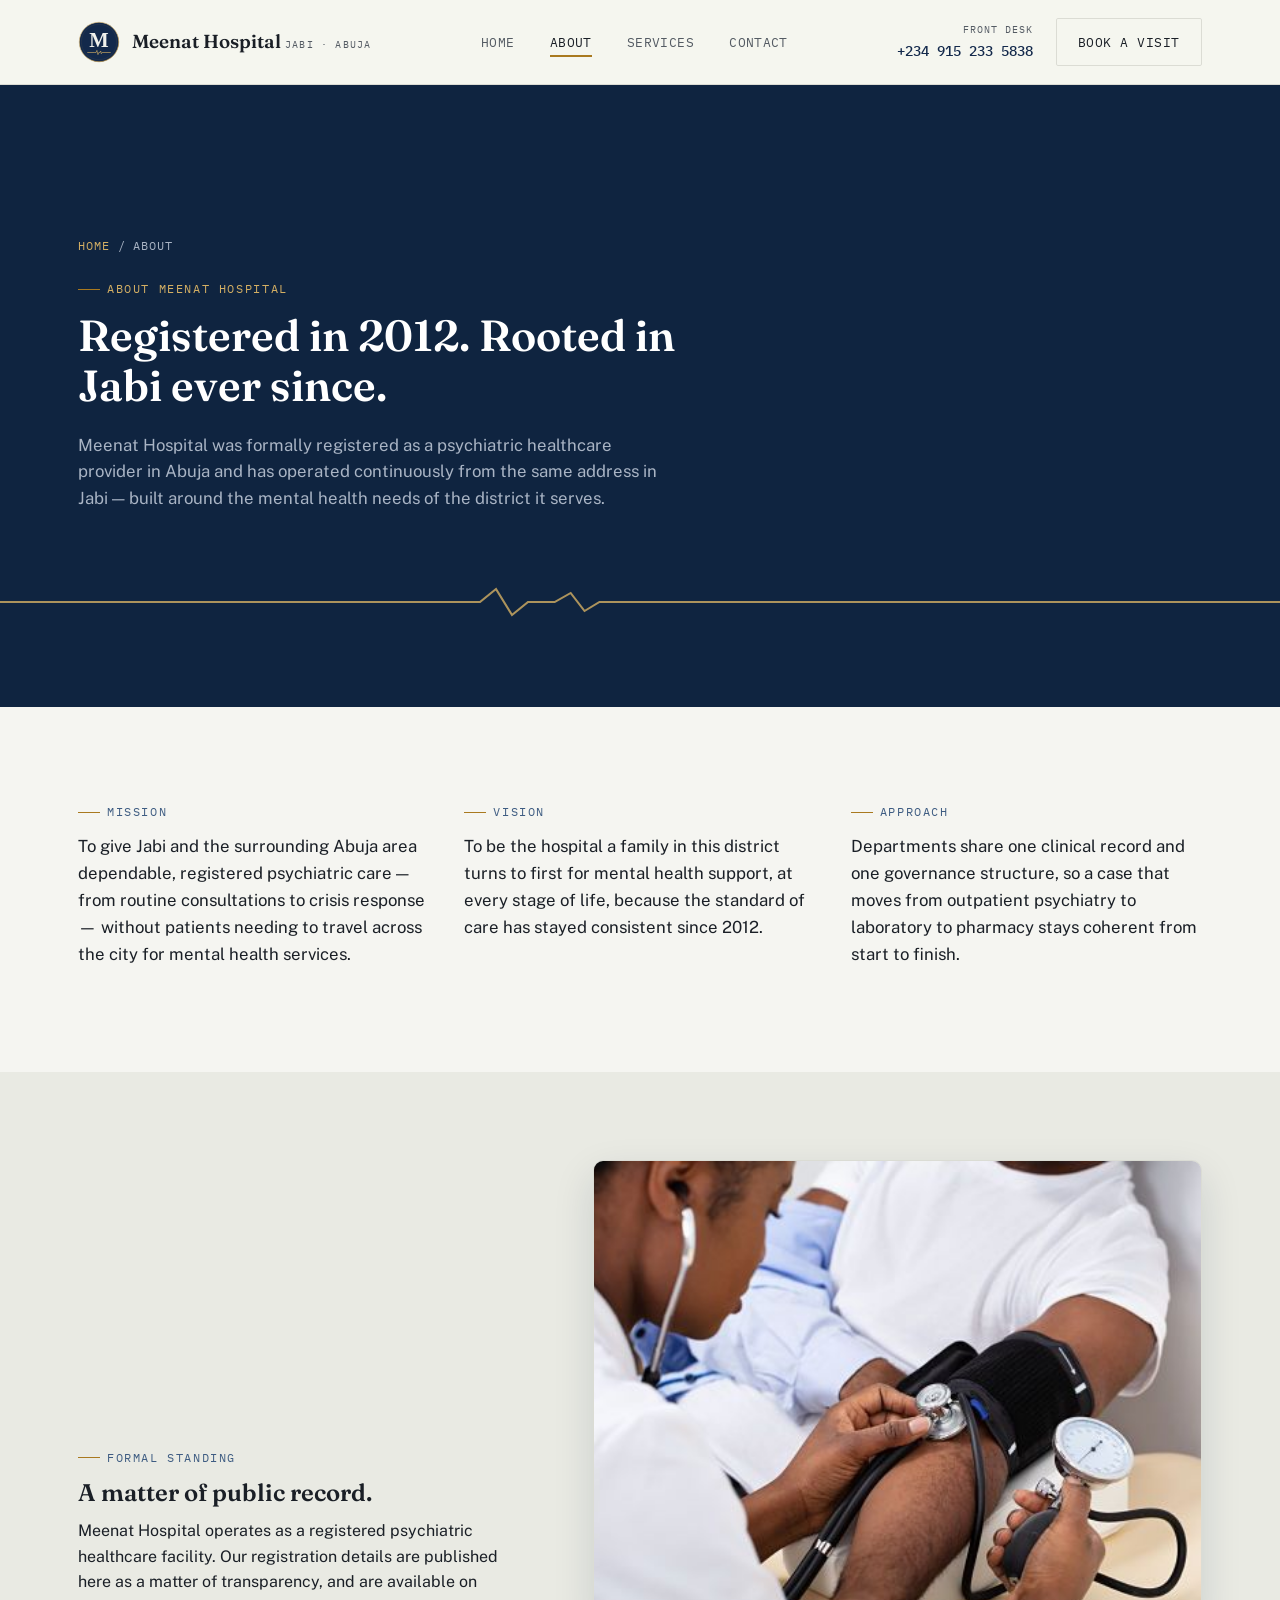
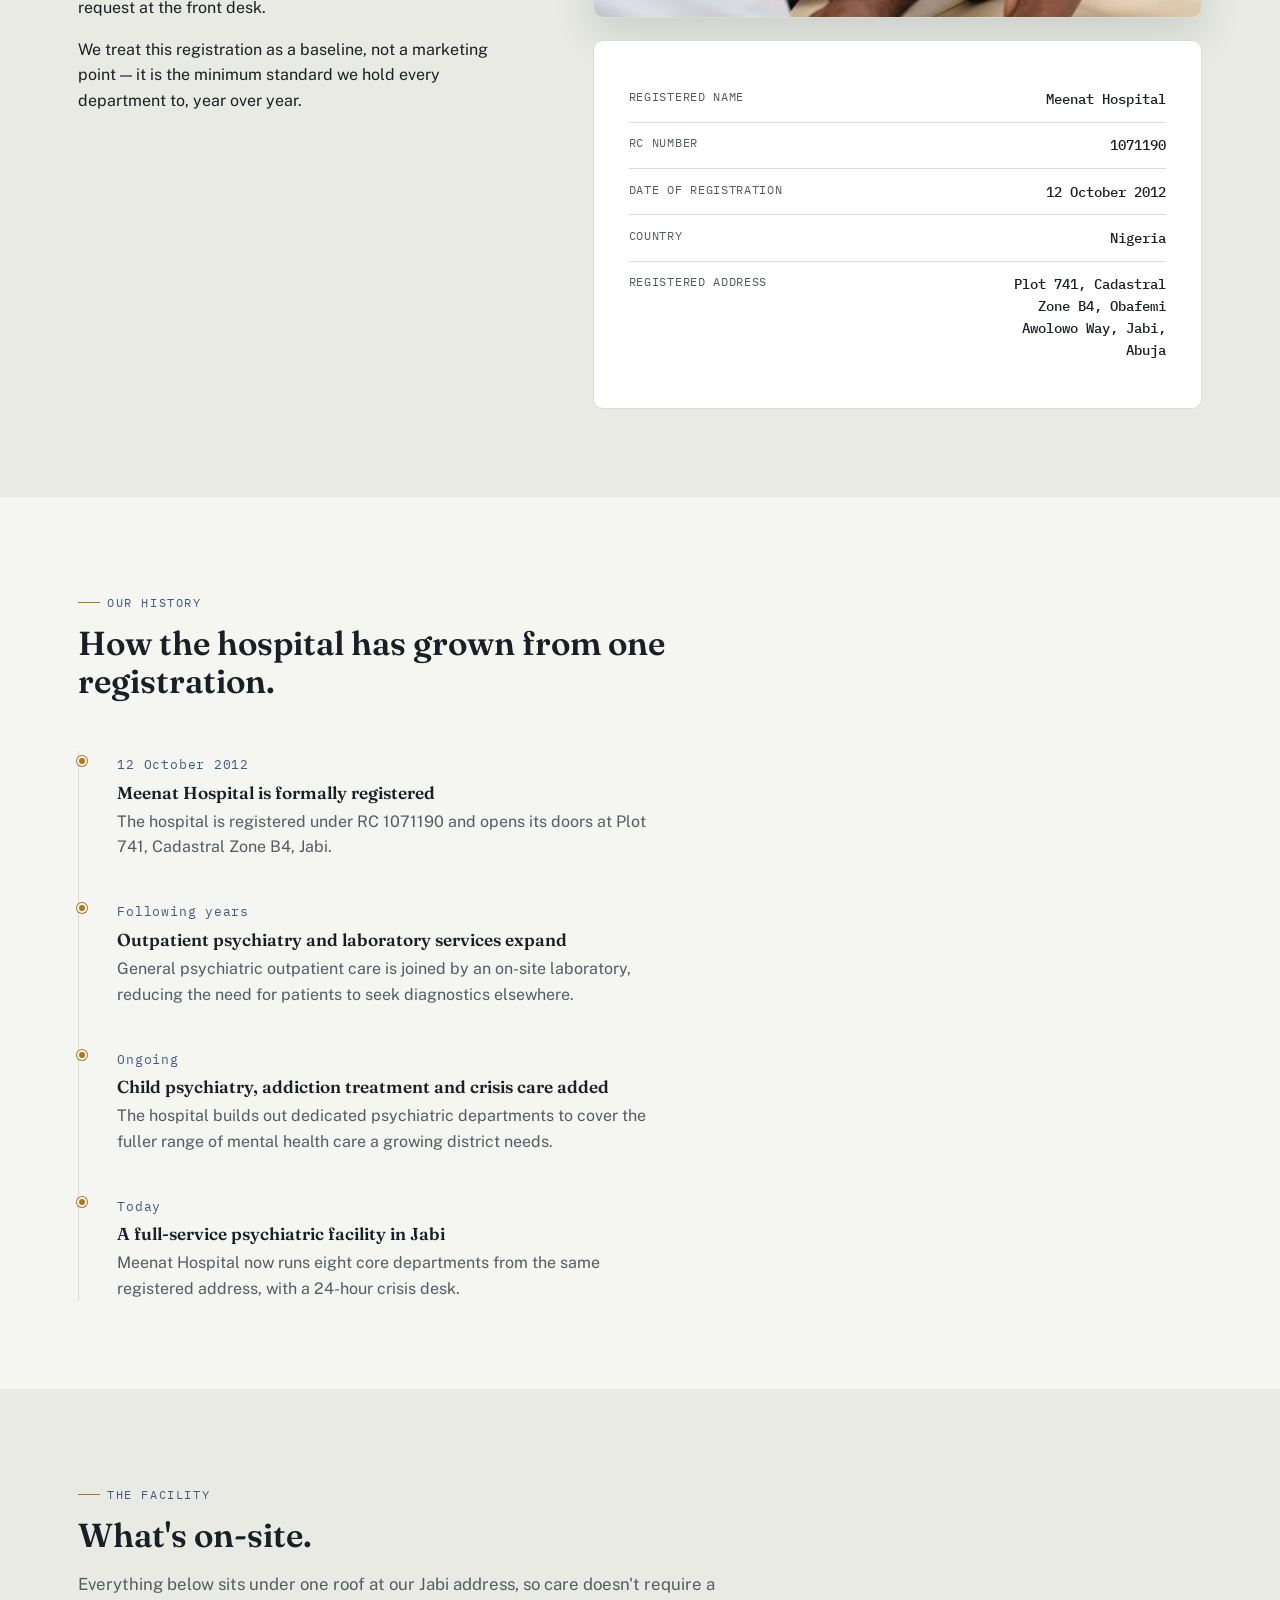
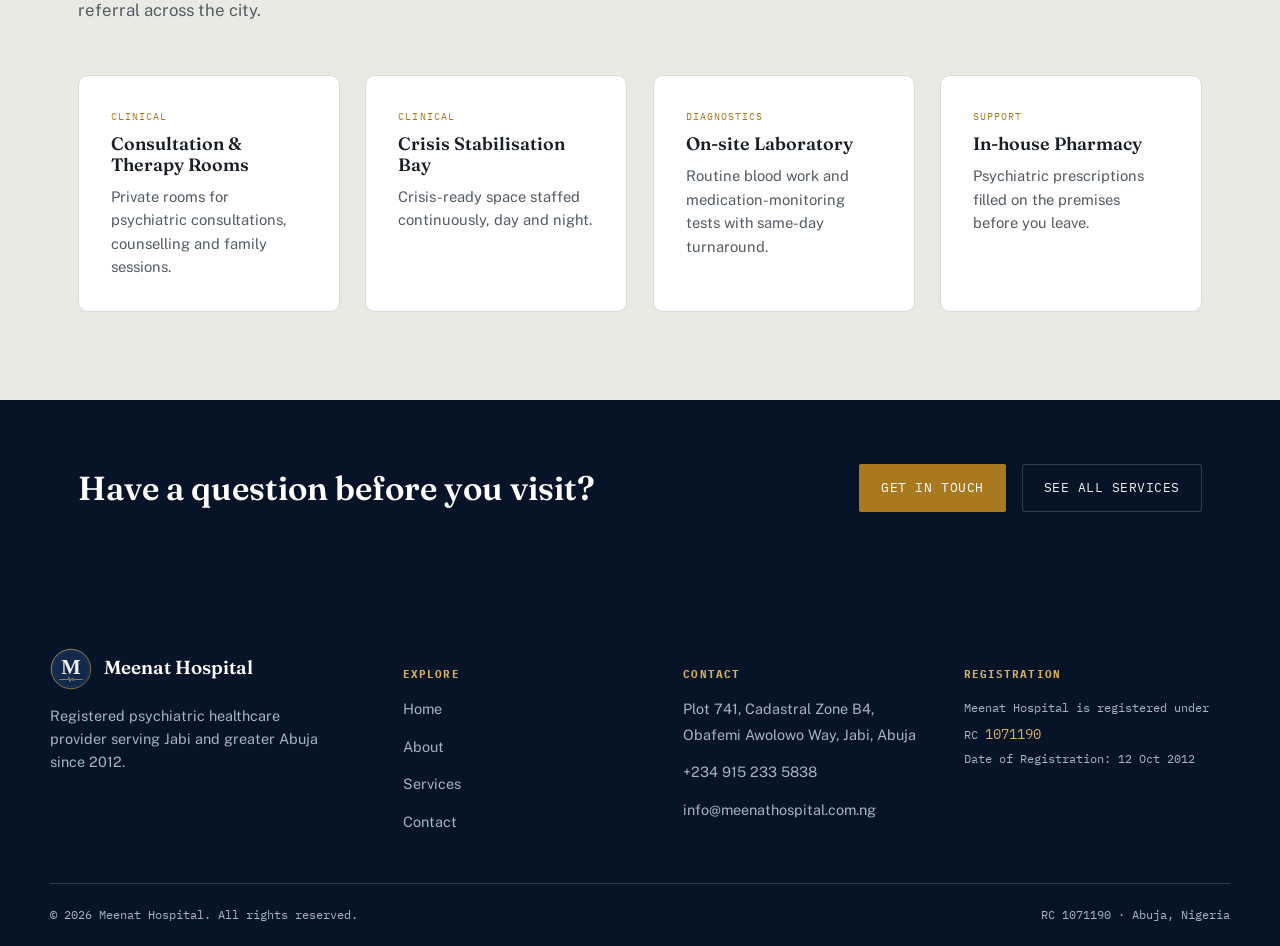
==== commit 0424ec82: "new" ====
--- a/about.html
+++ b/about.html
@@ -3,8 +3,8 @@
 <head>
 <meta charset="UTF-8">
 <meta name="viewport" content="width=device-width, initial-scale=1.0">
-<title>About Meenat Hospital — Registered Since 2012</title>
-<meta name="description" content="Meenat Hospital (RC 1071190) has served Jabi, Abuja since its registration on 12 October 2012. Learn about our mission, values and facility.">
+<title>About Meenat Hospital — Registered Psychiatric Care Since 2012</title>
+<meta name="description" content="Meenat Hospital (RC 1071190) has provided psychiatric and mental health care in Jabi, Abuja since its registration on 12 October 2012. Learn about our mission, values and facility.">
 <link rel="preconnect" href="https://fonts.googleapis.com">
 <link rel="preconnect" href="https://fonts.gstatic.com" crossorigin>
 <link href="https://fonts.googleapis.com/css2?family=Fraunces:opsz,wght@9..144,500;9..144,600;9..144,700&family=Public+Sans:wght@400;500;600&family=IBM+Plex+Mono:wght@400;500&display=swap" rel="stylesheet">
@@ -33,7 +33,7 @@
     <div class="header-actions">
       <div class="header-phone">
         <span class="label">Front Desk</span>
-        <span class="value">+234 9152335838</span>
+        <span class="value">+234 915 233 5838</span>
       </div>
       <a href="contact.html" class="btn btn-outline light">Book a Visit</a>
       <button class="nav-toggle" aria-label="Toggle menu" aria-expanded="false" aria-controls="main-nav">
@@ -48,7 +48,7 @@
     <div class="breadcrumb"><a href="index.html">Home</a> / About</div>
     <span class="eyebrow on-deep">About Meenat Hospital</span>
     <h1>Registered in 2012. Rooted in Jabi ever since.</h1>
-    <p>Meenat Hospital was formally registered as a healthcare provider in Abuja and has operated continuously from the same address in Jabi — built around the everyday needs of the district it serves.</p>
+    <p>Meenat Hospital was formally registered as a psychiatric healthcare provider in Abuja and has operated continuously from the same address in Jabi — built around the mental health needs of the district it serves.</p>
   </div>
   <div class="ecg-divider on-deep"><svg viewBox="0 0 1200 34" preserveAspectRatio="none"><path d="M0 17 H420 L450 17 L465 4 L480 30 L495 17 L520 17 L535 8 L548 26 L562 17 H1200" fill="none" stroke="currentColor" stroke-width="2"/></svg></div>
 </section>
@@ -59,15 +59,15 @@
     <div class="grid grid-3" style="gap:2.2rem;">
       <div>
         <span class="eyebrow">Mission</span>
-        <p style="font-size:1.05rem; color:var(--ink);">To give Jabi and the surrounding Abuja area dependable, registered healthcare — from routine consultations to emergency response — without patients needing to travel across the city for basic services.</p>
+        <p style="font-size:1.05rem; color:var(--ink);">To give Jabi and the surrounding Abuja area dependable, registered psychiatric care — from routine consultations to crisis response — without patients needing to travel across the city for mental health services.</p>
       </div>
       <div>
         <span class="eyebrow">Vision</span>
-        <p style="font-size:1.05rem; color:var(--ink);">To be the hospital a family in this district turns to first, at every stage of life, because the standard of care has stayed consistent since 2012.</p>
+        <p style="font-size:1.05rem; color:var(--ink);">To be the hospital a family in this district turns to first for mental health support, at every stage of life, because the standard of care has stayed consistent since 2012.</p>
       </div>
       <div>
         <span class="eyebrow">Approach</span>
-        <p style="font-size:1.05rem; color:var(--ink);">Departments share one clinical record and one governance structure, so a case that moves from outpatient to laboratory to pharmacy stays coherent from start to finish.</p>
+        <p style="font-size:1.05rem; color:var(--ink);">Departments share one clinical record and one governance structure, so a case that moves from outpatient psychiatry to laboratory to pharmacy stays coherent from start to finish.</p>
       </div>
     </div>
   </div>
@@ -79,12 +79,12 @@
     <div class="split-content">
       <span class="eyebrow">Formal Standing</span>
       <h2>A matter of public record.</h2>
-      <p>Meenat Hospital operates as a registered healthcare facility. Our registration details are published here as a matter of transparency, and are available on request at the front desk.</p>
+      <p>Meenat Hospital operates as a registered psychiatric healthcare facility. Our registration details are published here as a matter of transparency, and are available on request at the front desk.</p>
       <p>We treat this registration as a baseline, not a marketing point — it is the minimum standard we hold every department to, year over year.</p>
     </div>
     <div class="split-visual">
       <div class="photo-frame" style="aspect-ratio:4/3; margin-bottom:1.4rem;">
-        <img src="assets/images/bp-check-close.jpg" alt="Nurse checking a patient's blood pressure at Meenat Hospital">
+        <img src="assets/images/bp-check-close.jpg" alt="Clinical staff checking a patient's vitals at Meenat Hospital">
       </div>
       <div class="plaque">
         <div class="row"><span class="k">Registered Name</span><span class="v">Meenat Hospital</span></div>
@@ -112,18 +112,18 @@
       </div>
       <div class="timeline-item">
         <span class="yr">Following years</span>
-        <h4>Outpatient and laboratory services expand</h4>
-        <p>General outpatient care is joined by an on-site laboratory, reducing the need for patients to seek diagnostics elsewhere.</p>
+        <h4>Outpatient psychiatry and laboratory services expand</h4>
+        <p>General psychiatric outpatient care is joined by an on-site laboratory, reducing the need for patients to seek diagnostics elsewhere.</p>
       </div>
       <div class="timeline-item">
         <span class="yr">Ongoing</span>
-        <h4>Maternity, paediatrics and emergency care added</h4>
-        <p>The hospital builds out dedicated departments to cover the fuller range of care a growing district needs.</p>
+        <h4>Child psychiatry, addiction treatment and crisis care added</h4>
+        <p>The hospital builds out dedicated psychiatric departments to cover the fuller range of mental health care a growing district needs.</p>
       </div>
       <div class="timeline-item">
         <span class="yr">Today</span>
-        <h4>A full-service facility in Jabi</h4>
-        <p>Meenat Hospital now runs eight core departments from the same registered address, with a 24-hour emergency desk.</p>
+        <h4>A full-service psychiatric facility in Jabi</h4>
+        <p>Meenat Hospital now runs eight core departments from the same registered address, with a 24-hour crisis desk.</p>
       </div>
     </div>
   </div>
@@ -140,23 +140,23 @@
     <div class="grid grid-4">
       <div class="card">
         <span class="tag">Clinical</span>
-        <h3>Consultation Rooms</h3>
-        <p>Private rooms across outpatient, paediatric and maternity departments.</p>
+        <h3>Consultation &amp; Therapy Rooms</h3>
+        <p>Private rooms for psychiatric consultations, counselling and family sessions.</p>
       </div>
       <div class="card">
         <span class="tag">Clinical</span>
-        <h3>Emergency Bay</h3>
-        <p>Resuscitation-ready space staffed continuously, day and night.</p>
+        <h3>Crisis Stabilisation Bay</h3>
+        <p>Crisis-ready space staffed continuously, day and night.</p>
       </div>
       <div class="card">
         <span class="tag">Diagnostics</span>
         <h3>On-site Laboratory</h3>
-        <p>Routine blood work and testing with same-day turnaround.</p>
+        <p>Routine blood work and medication-monitoring tests with same-day turnaround.</p>
       </div>
       <div class="card">
         <span class="tag">Support</span>
         <h3>In-house Pharmacy</h3>
-        <p>Prescriptions filled on the premises before you leave.</p>
+        <p>Psychiatric prescriptions filled on the premises before you leave.</p>
       </div>
     </div>
   </div>
@@ -176,7 +176,7 @@
   <div class="container footer-top">
     <div class="footer-brand">
       <a href="index.html" class="brand"><img src="assets/logo-mark.svg" alt="Meenat Hospital emblem" class="brand-mark"><span class="brand-text"><span class="brand-name">Meenat Hospital</span></span></a>
-      <p>Registered healthcare provider serving Jabi and greater Abuja since 2012.</p>
+      <p>Registered psychiatric healthcare provider serving Jabi and greater Abuja since 2012.</p>
     </div>
     <div class="footer-col">
       <h5>Explore</h5>
@@ -191,7 +191,7 @@
       <h5>Contact</h5>
       <ul>
         <li><span>Plot 741, Cadastral Zone B4,<br>Obafemi Awolowo Way, Jabi, Abuja</span></li>
-        <li><a href="tel:+234 9152335838">+234 9152335838</a></li>
+        <li><a href="tel:+2349152335838">+234 915 233 5838</a></li>
         <li><a href="mailto:info@meenathospital.com.ng">info@meenathospital.com.ng</a></li>
       </ul>
     </div>
